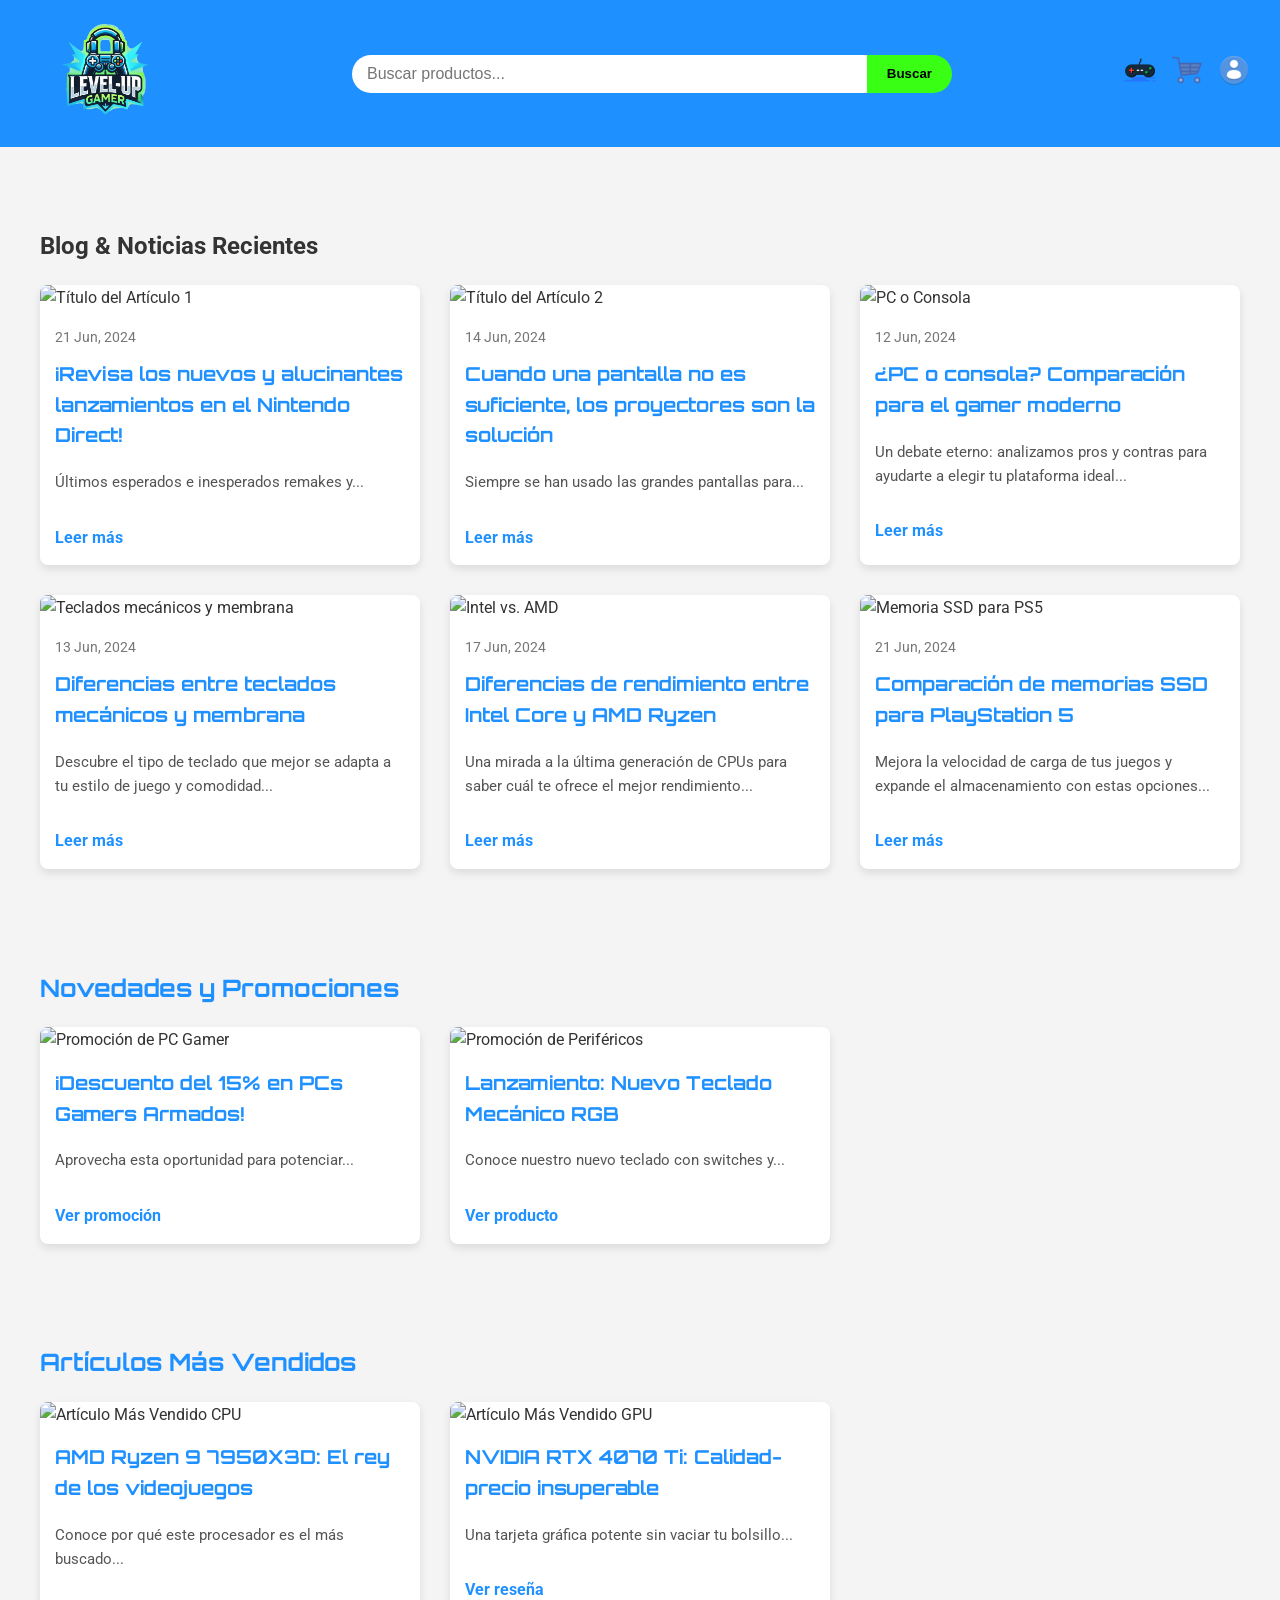
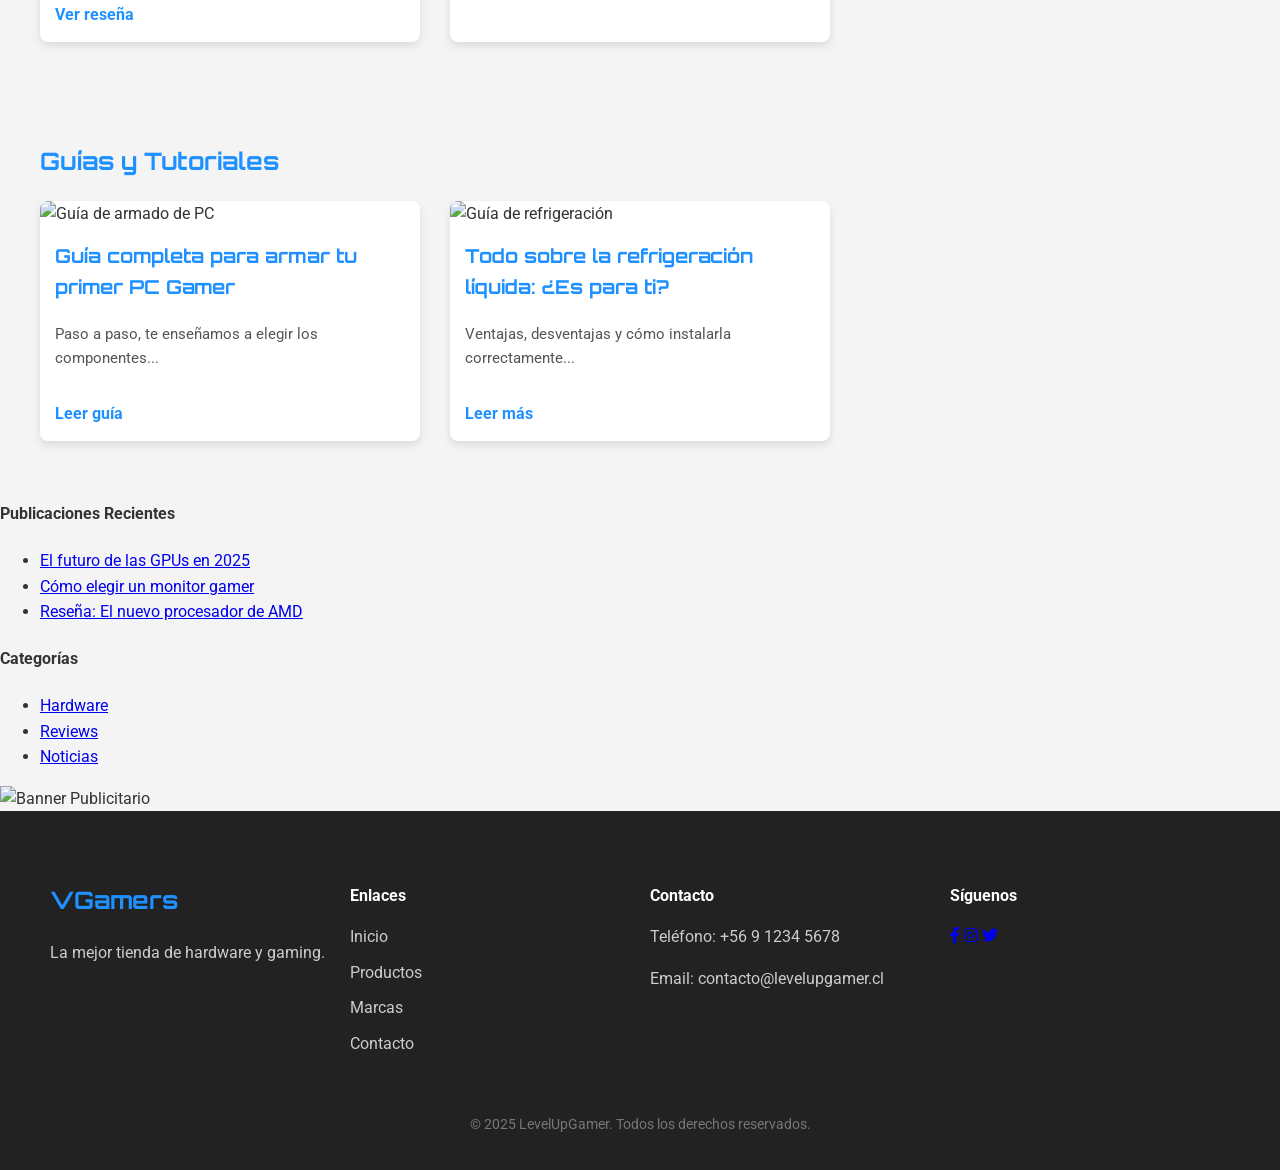
==== blogs.html @ e215952b "Otro articulo" ====
<!DOCTYPE html>
<html lang="es">
<head>
    <meta charset="UTF-8" />
    <title>Level-Up Gamer - Blog</title>
    <link href="https://fonts.googleapis.com/css2?family=Orbitron&family=Roboto&display=swap" rel="stylesheet" />
    <link rel="stylesheet" href="css/contacto.css" /> 
    <link rel="stylesheet" href="https://cdnjs.cloudflare.com/ajax/libs/font-awesome/6.0.0-beta3/css/all.min.css">
</head>
<body>
    <header>
        <div class="logo">
            <img src="images/logo.png" alt="Level-Up Gamer Logo" />
        </div>
        <div class="search-bar">
            <input type="text" id="search-input" placeholder="Buscar productos...">
            <button id="search-btn">Buscar</button>
        </div>
        <nav>
            <a href="productos.html" class="producto-icon icon-hover">
                <img src="images/producto.png" alt="Productos">
            </a>
            <a href="carrito.html" class="carrito-icon icon-hover">
                <img src="images/carrito.png" alt="Carrito">
            </a>
            <a href="login.html" class="login-icon icon-hover">
                <img src="images/login.png">
            </a>
        </nav>
    </header>

    <main class="blog-page">
        <div class="blog-main-content">
            <section class="blog-grid-container">
                <h1>Blog & Noticias Recientes</h1>
                <div class="blog-grid">
                    <article class="blog-card">
                        <img src="images/articulo1.jpg" alt="Título del Artículo 1">
                        <div class="card-content">
                            <span class="blog-date">21 Jun, 2024</span>
                            <h3>¡Revisa los nuevos y alucinantes lanzamientos en el Nintendo Direct!</h3>
                            <p>Últimos esperados e inesperados remakes y...</p>
                            <a href="#" class="read-more-btn">Leer más</a>
                        </div>
                    </article>

                    <article class="blog-card">
                        <img src="images/articulo2.jpg" alt="Título del Artículo 2">
                        <div class="card-content">
                            <span class="blog-date">14 Jun, 2024</span>
                            <h3>Cuando una pantalla no es suficiente, los proyectores son la solución</h3>
                            <p>Siempre se han usado las grandes pantallas para...</p>
                            <a href="#" class="read-more-btn">Leer más</a>
                        </div>
                    </article>
                    
                    <article class="blog-card">
                        <img src="images/consola-pc.jpg" alt="PC o Consola">
                        <div class="card-content">
                            <span class="blog-date">12 Jun, 2024</span>
                            <h3>¿PC o consola? Comparación para el gamer moderno</h3>
                            <p>Un debate eterno: analizamos pros y contras para ayudarte a elegir tu plataforma ideal...</p>
                            <a href="#" class="read-more-btn">Leer más</a>
                        </div>
                    </article>
                    
                    <article class="blog-card">
                        <img src="images/teclados.jpg" alt="Teclados mecánicos y membrana">
                        <div class="card-content">
                            <span class="blog-date">13 Jun, 2024</span>
                            <h3>Diferencias entre teclados mecánicos y membrana</h3>
                            <p>Descubre el tipo de teclado que mejor se adapta a tu estilo de juego y comodidad...</p>
                            <a href="#" class="read-more-btn">Leer más</a>
                        </div>
                    </article>
                    
                    <article class="blog-card">
                        <img src="images/intel-amd.jpg" alt="Intel vs. AMD">
                        <div class="card-content">
                            <span class="blog-date">17 Jun, 2024</span>
                            <h3>Diferencias de rendimiento entre Intel Core y AMD Ryzen</h3>
                            <p>Una mirada a la última generación de CPUs para saber cuál te ofrece el mejor rendimiento...</p>
                            <a href="#" class="read-more-btn">Leer más</a>
                        </div>
                    </article>
                    
                    <article class="blog-card">
                        <img src="images/ps5-ssd.jpg" alt="Memoria SSD para PS5">
                        <div class="card-content">
                            <span class="blog-date">21 Jun, 2024</span>
                            <h3>Comparación de memorias SSD para PlayStation 5</h3>
                            <p>Mejora la velocidad de carga de tus juegos y expande el almacenamiento con estas opciones...</p>
                            <a href="#" class="read-more-btn">Leer más</a>
                        </div>
                    </article>

                </div>
            </section>
            
            <section class="blog-grid-container">
                <h2 class="section-title">Novedades y Promociones</h2>
                <div class="blog-grid">
                    <article class="blog-card promo-card">
                        <img src="images/promo-pc.jpg" alt="Promoción de PC Gamer">
                        <div class="card-content">
                            <h3>¡Descuento del 15% en PCs Gamers Armados!</h3>
                            <p>Aprovecha esta oportunidad para potenciar...</p>
                            <a href="#" class="read-more-btn">Ver promoción</a>
                        </div>
                    </article>
                    <article class="blog-card promo-card">
                        <img src="images/promo-perifericos.jpg" alt="Promoción de Periféricos">
                        <div class="card-content">
                            <h3>Lanzamiento: Nuevo Teclado Mecánico RGB</h3>
                            <p>Conoce nuestro nuevo teclado con switches y...</p>
                            <a href="#" class="read-more-btn">Ver producto</a>
                        </div>
                    </article>
                </div>
            </section>

            <section class="blog-grid-container">
                <h2 class="section-title">Artículos Más Vendidos</h2>
                <div class="blog-grid">
                    <article class="blog-card bestseller-card">
                        <img src="images/bestseller-cpu.jpg" alt="Artículo Más Vendido CPU">
                        <div class="card-content">
                            <h3>AMD Ryzen 9 7950X3D: El rey de los videojuegos</h3>
                            <p>Conoce por qué este procesador es el más buscado...</p>
                            <a href="#" class="read-more-btn">Ver reseña</a>
                        </div>
                    </article>
                    <article class="blog-card bestseller-card">
                        <img src="images/bestseller-gpu.jpg" alt="Artículo Más Vendido GPU">
                        <div class="card-content">
                            <h3>NVIDIA RTX 4070 Ti: Calidad-precio insuperable</h3>
                            <p>Una tarjeta gráfica potente sin vaciar tu bolsillo...</p>
                            <a href="#" class="read-more-btn">Ver reseña</a>
                        </div>
                    </article>
                </div>
            </section>

            <section class="blog-grid-container">
                <h2 class="section-title">Guías y Tutoriales</h2>
                <div class="blog-grid">
                    <article class="blog-card guide-card">
                        <img src="images/guia-armado.jpg" alt="Guía de armado de PC">
                        <div class="card-content">
                            <h3>Guía completa para armar tu primer PC Gamer</h3>
                            <p>Paso a paso, te enseñamos a elegir los componentes...</p>
                            <a href="#" class="read-more-btn">Leer guía</a>
                        </div>
                    </article>
                    <article class="blog-card guide-card">
                        <img src="images/guia-cooling.jpg" alt="Guía de refrigeración">
                        <div class="card-content">
                            <h3>Todo sobre la refrigeración líquida: ¿Es para ti?</h3>
                            <p>Ventajas, desventajas y cómo instalarla correctamente...</p>
                            <a href="#" class="read-more-btn">Leer más</a>
                        </div>
                    </article>
                </div>
            </section>

            <aside class="sidebar">
                <div class="sidebar-block">
                    <h4>Publicaciones Recientes</h4>
                    <ul>
                        <li><a href="#">El futuro de las GPUs en 2025</a></li>
                        <li><a href="#">Cómo elegir un monitor gamer</a></li>
                        <li><a href="#">Reseña: El nuevo procesador de AMD</a></li>
                    </ul>
                </div>
                <div class="sidebar-block">
                    <h4>Categorías</h4>
                    <ul>
                        <li><a href="#">Hardware</a></li>
                        <li><a href="#">Reviews</a></li>
                        <li><a href="#">Noticias</a></li>
                    </ul>
                </div>
                <div class="sidebar-block">
                    <img src="images/banner_publicitario.jpg" alt="Banner Publicitario" class="ad-banner">
                </div>
            </aside>
        </div>
    </main>

    <footer class="footer">
        <div class="footer-container">
            <div class="footer-section logo-seccion">
                <h2>VGamers</h2>
                <p>La mejor tienda de hardware y gaming.</p>
            </div>
            <div class="footer-section enlaces">
                <h4>Enlaces</h4>
                <ul>
                    <li><a href="#">Inicio</a></li>
                    <li><a href="#">Productos</a></li>
                    <li><a href="#">Marcas</a></li>
                    <li><a href="#">Contacto</a></li>
                </ul>
            </div>
            <div class="footer-section contacto">
                <h4>Contacto</h4>
                <p>Teléfono: +56 9 1234 5678</p>
                <p>Email: contacto@levelupgamer.cl</p>
            </div>
            <div class="footer-section redes-sociales">
                <h4>Síguenos</h4>
                <a href="#" aria-label="Facebook" class="icon-facebook"><i class="fab fa-facebook-f"></i></a>
                <a href="#" aria-label="Instagram" class="icon-instagram"><i class="fab fa-instagram"></i></a>
                <a href="#" aria-label="Twitter" class="icon-twitter"><i class="fab fa-twitter"></i></a>
            </div>
        </div>
        <div class="footer-bottom">
            <p>&copy; 2025 LevelUpGamer. Todos los derechos reservados.</p>
        </div>
    </footer>
    
    <script src="https://cdn.jsdelivr.net/npm/bootstrap@5.3.8/dist/js/bootstrap.bundle.min.js" integrity="sha384-FKyoEForCGlyvwx9Hj09JcYn3nv7wiPVlz7YYwJrWVcXK/BmnVDxM+D2scQbITxI" crossorigin="anonymous"></script>
    <script src="https://cdn.jsdelivr.net/npm/@popperjs/core@2.11.8/dist/umd/popper.min.js" integrity="sha384-I7E8VVD/ismYTF4hNIPjVp/Zjvgyol6VFvRkX/vR+Vc4jQkC+hVqc2pM8ODewa9r" crossorigin="anonymous"></script>
    <script src="https://cdn.jsdelivr.net/npm/bootstrap@5.3.8/dist/js/bootstrap.min.js" integrity="sha384-G/EV+4j2dNv+tEPo3++6LCgdCROaejBqfUeNjuKAiuXbjrxilcCdDz6ZAVfHWe1Y" crossorigin="anonymous"></script>
    <script src="js/contacto.js"></script>
</body>
</html>
---- css/contacto.css ----
/* --- General Styles (Estilos generales) --- */
body {
    font-family: 'Roboto', Arial, sans-serif;
    background-color: #f4f4f4;
    color: #333;
    line-height: 1.6;
    margin: 0;
    padding: 0;
}

h2, h3 {
    font-family: 'Orbitron', sans-serif;
    color: #1E90FF;
}

/* --- Header Section (Sección del encabezado) --- */
header {
    background-color: #1E90FF;
    color: #000000;
    display: flex;
    align-items: center;
    justify-content: space-between;
    padding: 15px 30px;
}

.logo img {
    width: 150px;
    height: auto;
}

.search-bar {
    flex-grow: 1;
    margin: 0 20px;
    max-width: 600px;
    display: flex;
    border-radius: 25px;
    overflow: hidden;
}

.search-bar input {
    flex: 1;
    padding: 10px 15px;
    font-size: 16px;
    border: none;
    outline: none;
}

.search-bar button {
    padding: 10px 20px;
    background: #39FF14;
    color: #000;
    border: none;
    cursor: pointer;
    font-weight: bold;
    transition: background-color 0.3s;
}

.search-bar button:hover {
    background-color: #2ECC71;
}

nav {
    display: flex;
    gap: 15px;
}

.icon-hover img {
    width: 32px;
    height: 32px;
    transition: transform 0.3s;
}

.icon-hover:hover img {
    transform: scale(1.2);
}

/* --- Estilos específicos para la página de contacto --- */
.contact-page {
    max-width: 1200px;
    margin: 40px auto;
    padding: 20px;
}

.contact-layout {
    display: flex;
    flex-wrap: wrap;
    gap: 30px;
    background-color: #fff;
    padding: 30px;
    border-radius: 8px;
    box-shadow: 0 4px 8px rgba(0,0,0,0.1);
}

.contact-form-container {
    flex: 2;
}

.contact-form .form-group {
    margin-bottom: 20px;
}

.contact-form input,
.contact-form textarea {
    width: 100%;
    padding: 12px;
    border: 1px solid #ccc;
    border-radius: 6px;
    box-sizing: border-box;
    font-size: 16px;
}

.contact-form .submit-btn {
    padding: 15px 30px;
    background-color: #39FF14;
    color: #000;
    border: none;
    border-radius: 6px;
    font-size: 18px;
    font-weight: bold;
    cursor: pointer;
    transition: background-color 0.3s ease;
}

.contact-form .submit-btn:hover {
    background-color: #2ECC71;
}

.contact-info-container {
    flex: 1;
    background-color: #1E90FF;
    color: #fff;
    padding: 20px;
    border-radius: 8px;
}

.contact-info-container h2 {
    color: #fff;
    margin-bottom: 20px;
}

.contact-info-container p {
    margin: 10px 0;
    display: flex;
    align-items: center;
}

.contact-info-container .fa-solid,
.contact-info-container .fa-brands {
    margin-right: 10px;
}

.social-links {
    margin-top: 20px;
}

.social-links a {
    color: #fff;
    font-size: 24px;
    margin-right: 15px;
    transition: transform 0.3s ease;
}

.social-links a:hover {
    transform: scale(1.1);
}

/* --- FAQ Section (Sección de Preguntas Frecuentes) --- */
.faq-container {
    margin-top: 40px;
}

.faq-item {
    background-color: #fff;
    padding: 20px;
    margin-bottom: 15px;
    border-radius: 8px;
    box-shadow: 0 2px 4px rgba(0,0,0,0.05);
}

.faq-item h3 {
    margin-top: 0;
    margin-bottom: 10px;
}

/* --- Estilos específicos para la página de blog (Encapsulados) --- */
.blog-page .blog-grid-container {
    max-width: 1200px;
    margin: 40px auto;
    padding: 20px;
}

.blog-page .blog-grid {
    display: grid;
    grid-template-columns: repeat(auto-fill, minmax(300px, 1fr));
    gap: 30px;
}

.blog-page .blog-card {
    background-color: #fff;
    border-radius: 8px;
    box-shadow: 0 4px 8px rgba(0,0,0,0.1);
    overflow: hidden;
    transition: transform 0.3s ease;
}

.blog-page .blog-card:hover {
    transform: translateY(-5px);
    box-shadow: 0 8px 16px rgba(0,0,0,0.2);
}

.blog-page .blog-card img {
    width: 100%;
    height: 200px;
    object-fit: cover;
}

.blog-page .card-content {
    padding: 15px;
}

.blog-page .blog-date {
    display: block;
    font-size: 0.9em;
    color: #777;
    margin-bottom: 10px;
}

.blog-page .blog-card h3 {
    margin-top: 0;
    font-size: 1.2em;
}

.blog-page .blog-card p {
    font-size: 0.95em;
    color: #555;
}

.blog-page .read-more-btn {
    display: inline-block;
    margin-top: 15px;
    color: #1E90FF;
    text-decoration: none;
    font-weight: bold;
}

.blog-page .read-more-btn:hover {
    text-decoration: underline;
}

/* --- Footer Section (Sección del pie de página) --- */
.footer {
    background-color: #222;
    color: #ccc;
    padding: 40px 20px 20px;
}
.footer-container {
    display: flex;
    justify-content: space-between;
    flex-wrap: wrap;
    max-width: 1200px;
    margin: auto;
}
.footer-section {
    flex: 1 1 200px;
    margin: 10px;
}
.footer-section h4 {
    color: #fff;
    margin-bottom: 15px;
}
.footer-section ul {
    list-style: none;
    padding: 0;
}
.footer-section ul li {
    margin-bottom: 10px;
}
.footer-section ul li a {
    color: #ccc;
    text-decoration: none;
}
.footer-section ul li a:hover {
    text-decoration: underline;
}
.footer-bottom {
    text-align: center;
    margin-top: 30px;
    font-size: 0.9rem;
    color: #777;
}
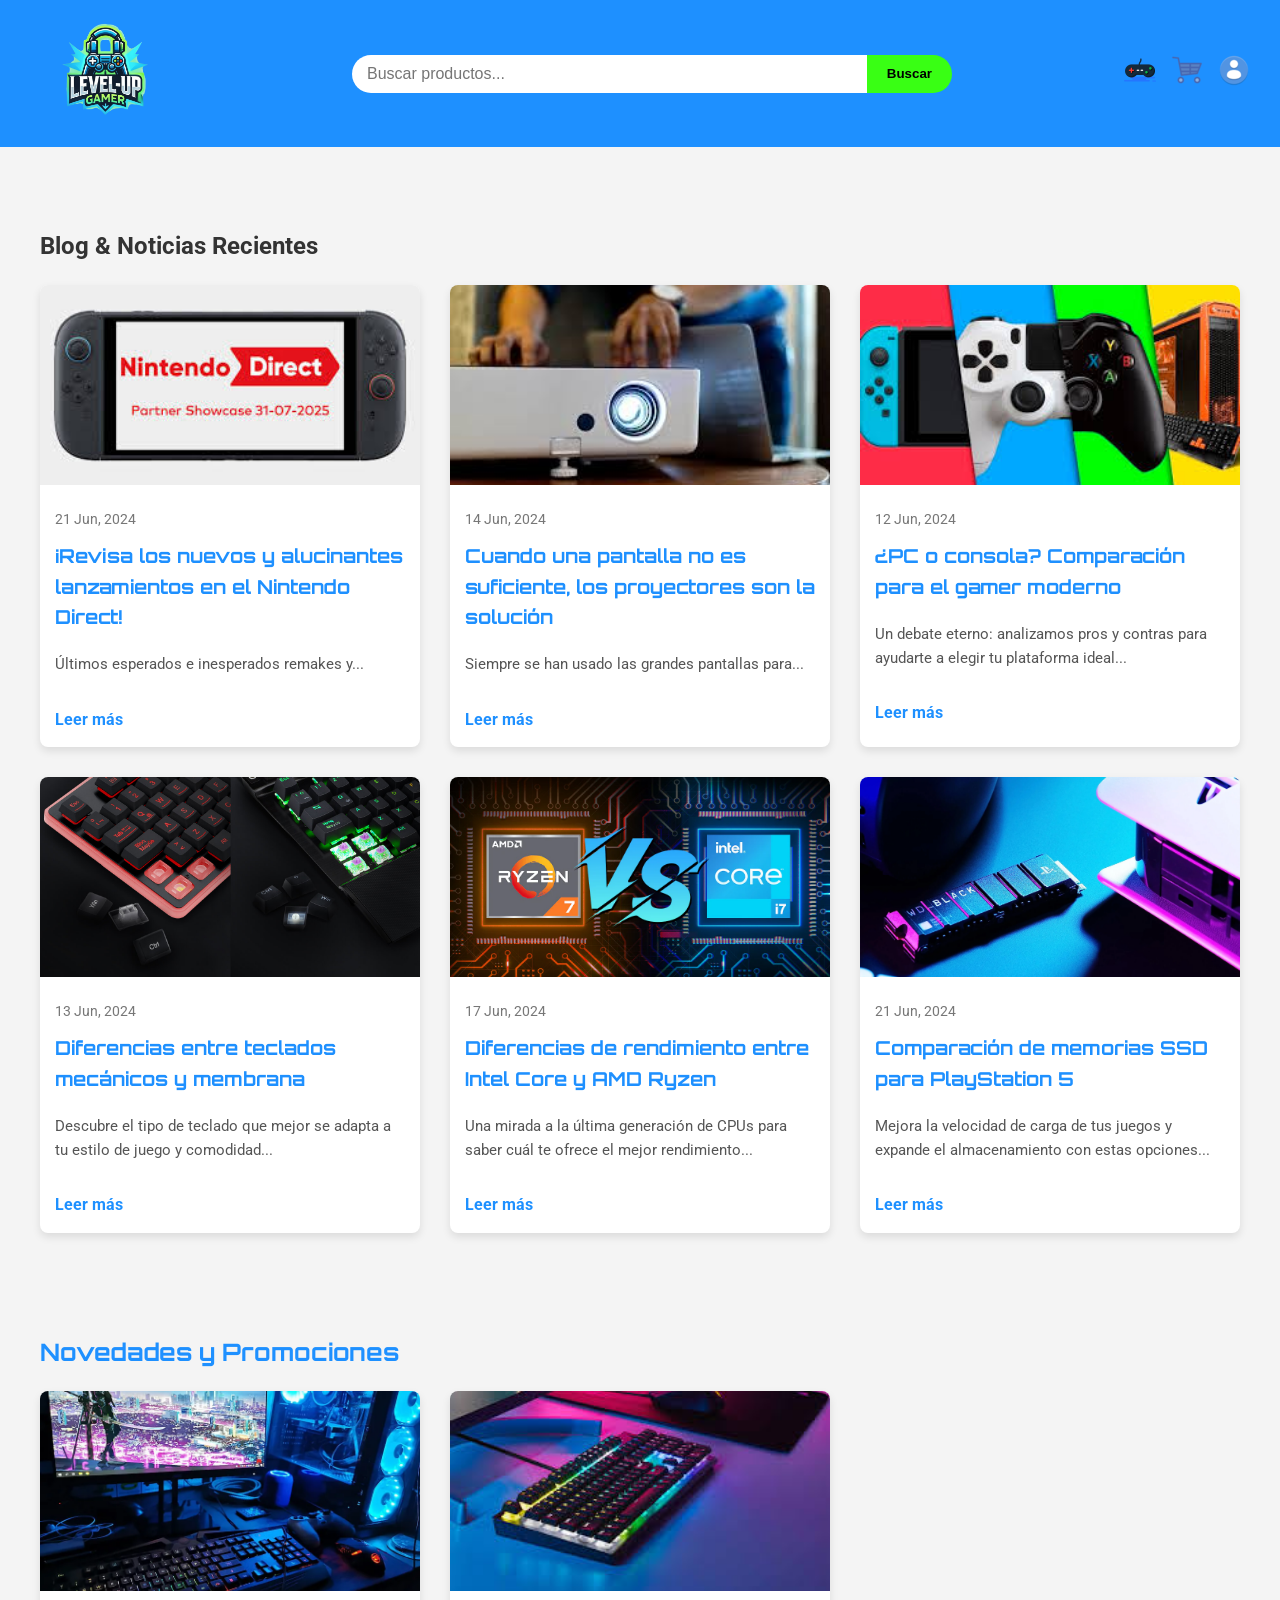
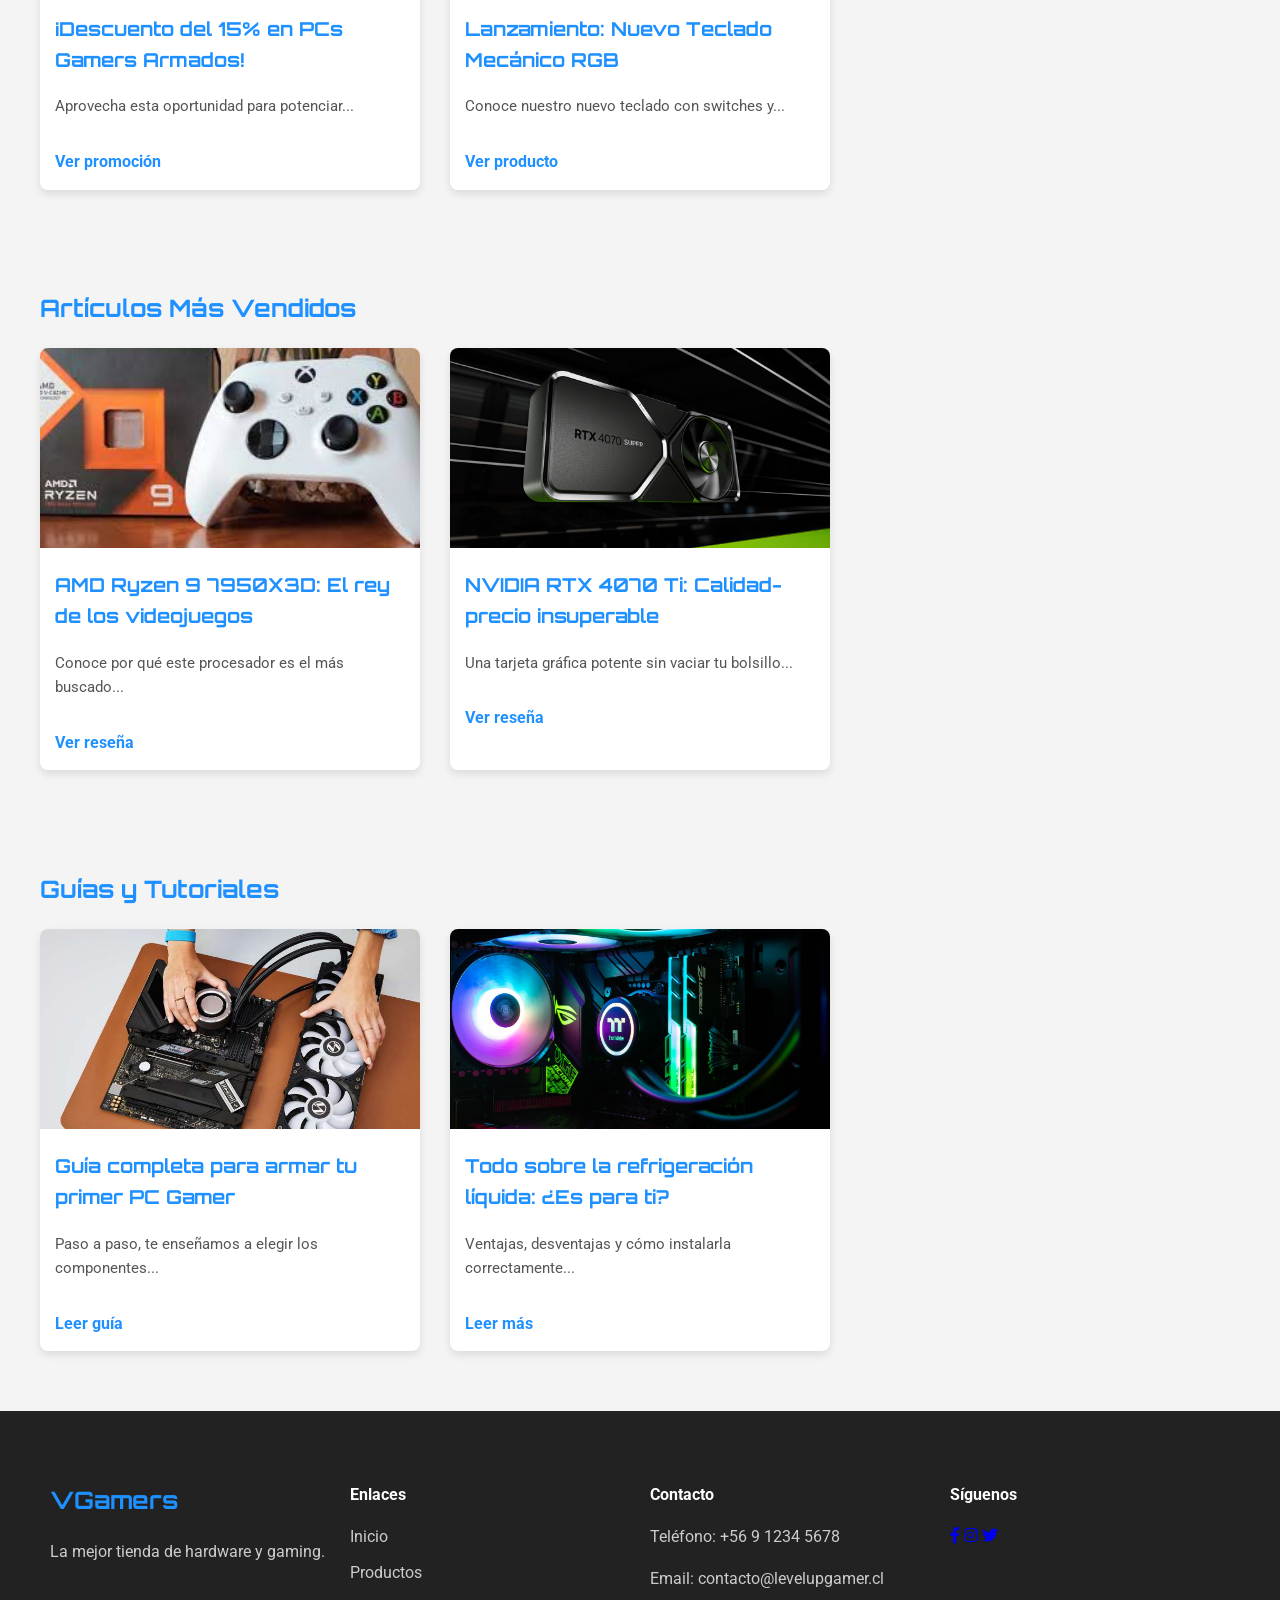
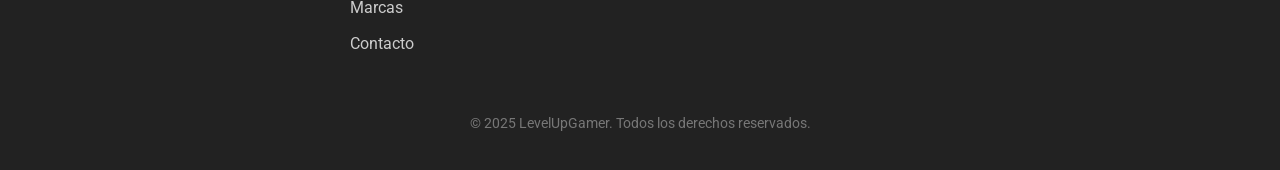
==== commit c29cedec: "Actualización de blog" ====
--- a/blogs.html
+++ b/blogs.html
@@ -163,30 +163,6 @@
                 </div>
             </section>
 
-            <aside class="sidebar">
-                <div class="sidebar-block">
-                    <h4>Publicaciones Recientes</h4>
-                    <ul>
-                        <li><a href="#">El futuro de las GPUs en 2025</a></li>
-                        <li><a href="#">Cómo elegir un monitor gamer</a></li>
-                        <li><a href="#">Reseña: El nuevo procesador de AMD</a></li>
-                    </ul>
-                </div>
-                <div class="sidebar-block">
-                    <h4>Categorías</h4>
-                    <ul>
-                        <li><a href="#">Hardware</a></li>
-                        <li><a href="#">Reviews</a></li>
-                        <li><a href="#">Noticias</a></li>
-                    </ul>
-                </div>
-                <div class="sidebar-block">
-                    <img src="images/banner_publicitario.jpg" alt="Banner Publicitario" class="ad-banner">
-                </div>
-            </aside>
-        </div>
-    </main>
-
     <footer class="footer">
         <div class="footer-container">
             <div class="footer-section logo-seccion">
--- a/css/contacto.css
+++ b/css/contacto.css
@@ -1,4 +1,3 @@
-/* --- General Styles (Estilos generales) --- */
 body {
     font-family: 'Roboto', Arial, sans-serif;
     background-color: #f4f4f4;
@@ -13,7 +12,6 @@
     color: #1E90FF;
 }
 
-/* --- Header Section (Sección del encabezado) --- */
 header {
     background-color: #1E90FF;
     color: #000000;
@@ -74,7 +72,6 @@
     transform: scale(1.2);
 }
 
-/* --- Estilos específicos para la página de contacto --- */
 .contact-page {
     max-width: 1200px;
     margin: 40px auto;
@@ -164,7 +161,6 @@
     transform: scale(1.1);
 }
 
-/* --- FAQ Section (Sección de Preguntas Frecuentes) --- */
 .faq-container {
     margin-top: 40px;
 }
@@ -182,7 +178,6 @@
     margin-bottom: 10px;
 }
 
-/* --- Estilos específicos para la página de blog (Encapsulados) --- */
 .blog-page .blog-grid-container {
     max-width: 1200px;
     margin: 40px auto;
@@ -247,7 +242,6 @@
     text-decoration: underline;
 }
 
-/* --- Footer Section (Sección del pie de página) --- */
 .footer {
     background-color: #222;
     color: #ccc;
@@ -287,4 +281,80 @@
     margin-top: 30px;
     font-size: 0.9rem;
     color: #777;
+}
+
+.map-container {
+    max-width: 1200px;
+    margin: 40px auto;
+    padding: 20px;
+}
+
+.map-container h2 {
+    font-size: 2em;
+    text-align: center;
+    margin-bottom: 20px;
+}
+
+.testimonials-container {
+    max-width: 1200px;
+    margin: 40px auto;
+    padding: 20px;
+}
+
+.testimonials-container h2 {
+    font-size: 2em;
+    text-align: center;
+    margin-bottom: 30px;
+}
+
+.testimonial-grid {
+    display: flex;
+    justify-content: center;
+    flex-wrap: wrap;
+    gap: 20px;
+}
+
+.testimonial-card {
+    background-color: #fff;
+    border: 1px solid #ddd;
+    border-radius: 8px;
+    padding: 25px;
+    flex: 1 1 45%;
+    box-shadow: 0 4px 8px rgba(0,0,0,0.1);
+    transition: transform 0.3s ease;
+}
+
+.testimonial-card:hover {
+    transform: translateY(-5px);
+}
+
+.testimonial-card p {
+    font-style: italic;
+    color: #555;
+    margin-bottom: 15px;
+}
+
+.testimonial-card .client-name {
+    display: block;
+    text-align: right;
+    font-weight: bold;
+    color: #1E90FF;
+}
+
+@media (max-width: 768px) {
+    .testimonial-card {
+        flex: 1 1 100%;
+    }
+}
+
+.error-message {
+    color: #ff4d4f;
+    font-size: 0.9em;
+    margin-top: 5px;
+    margin-bottom: 10px;
+}
+
+.form-group input.input-error,
+.form-group textarea.input-error {
+    border: 1px solid #ff4d4f;
 }
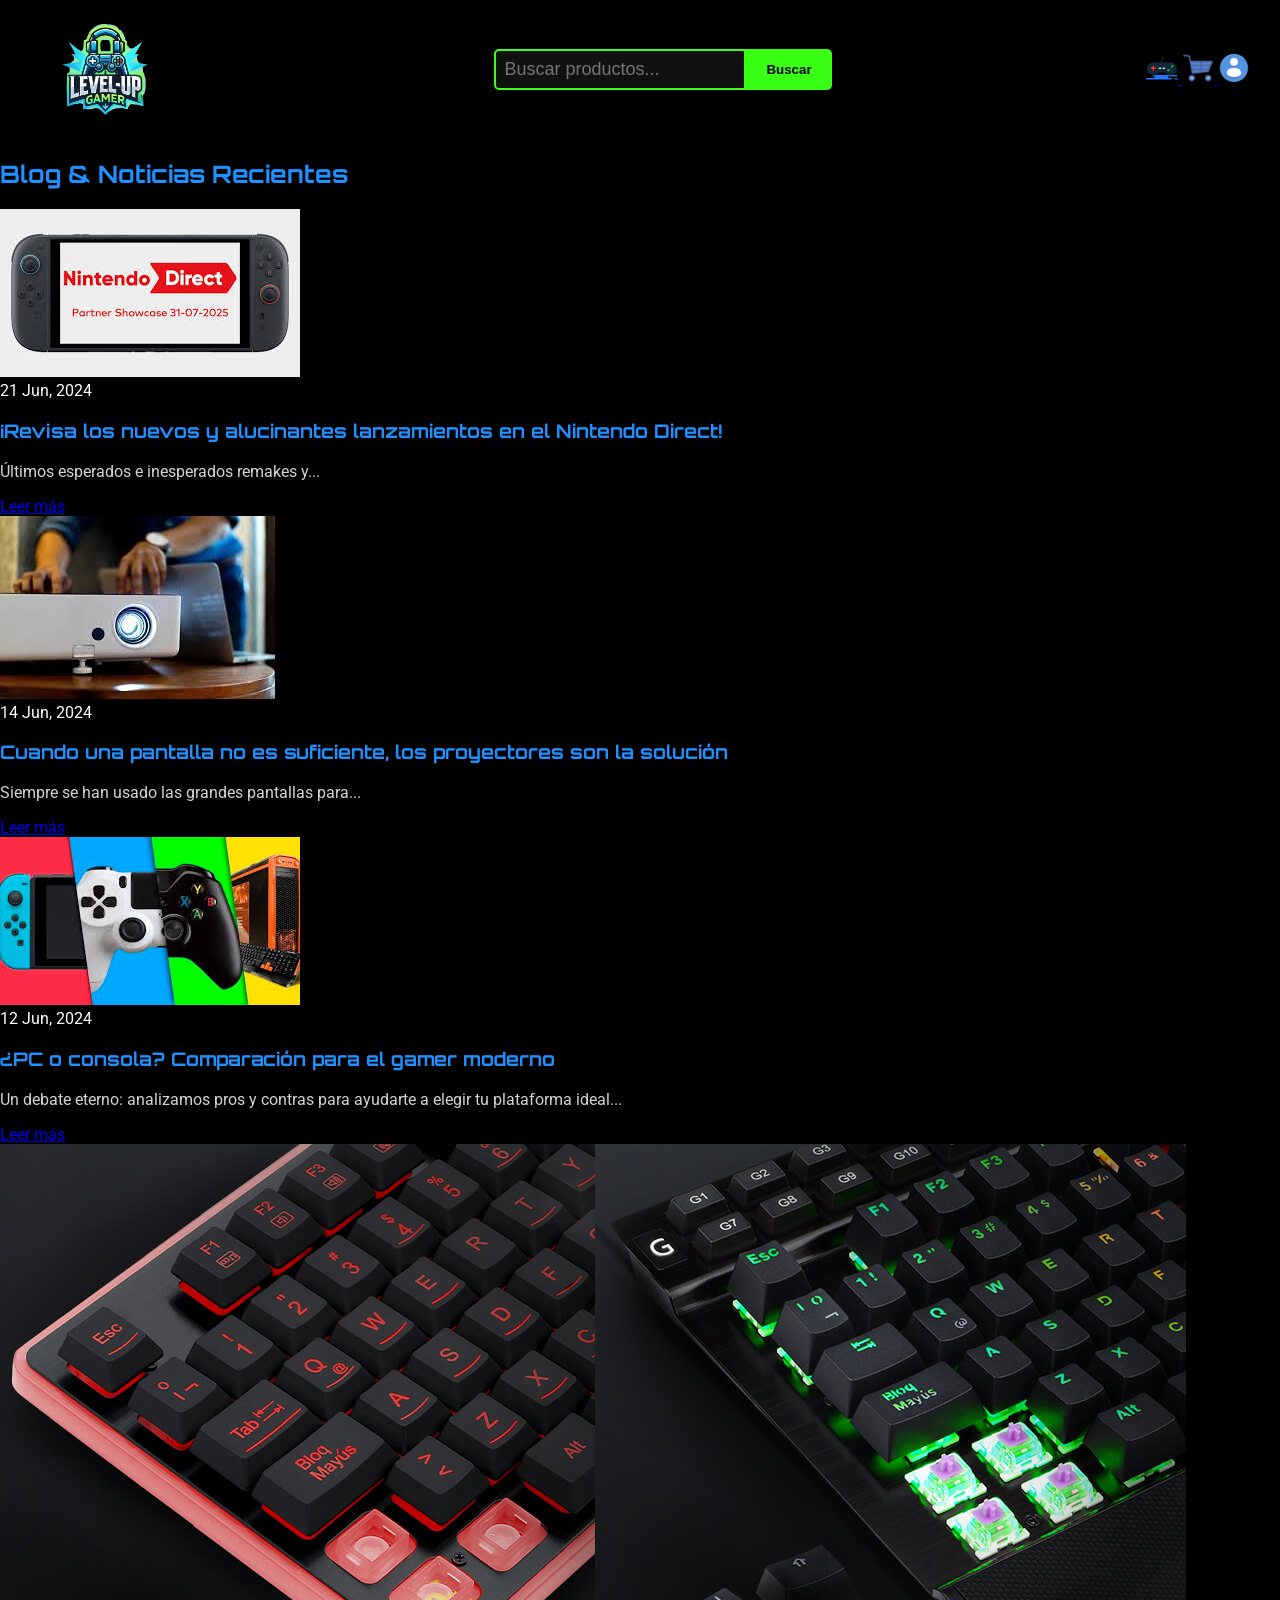
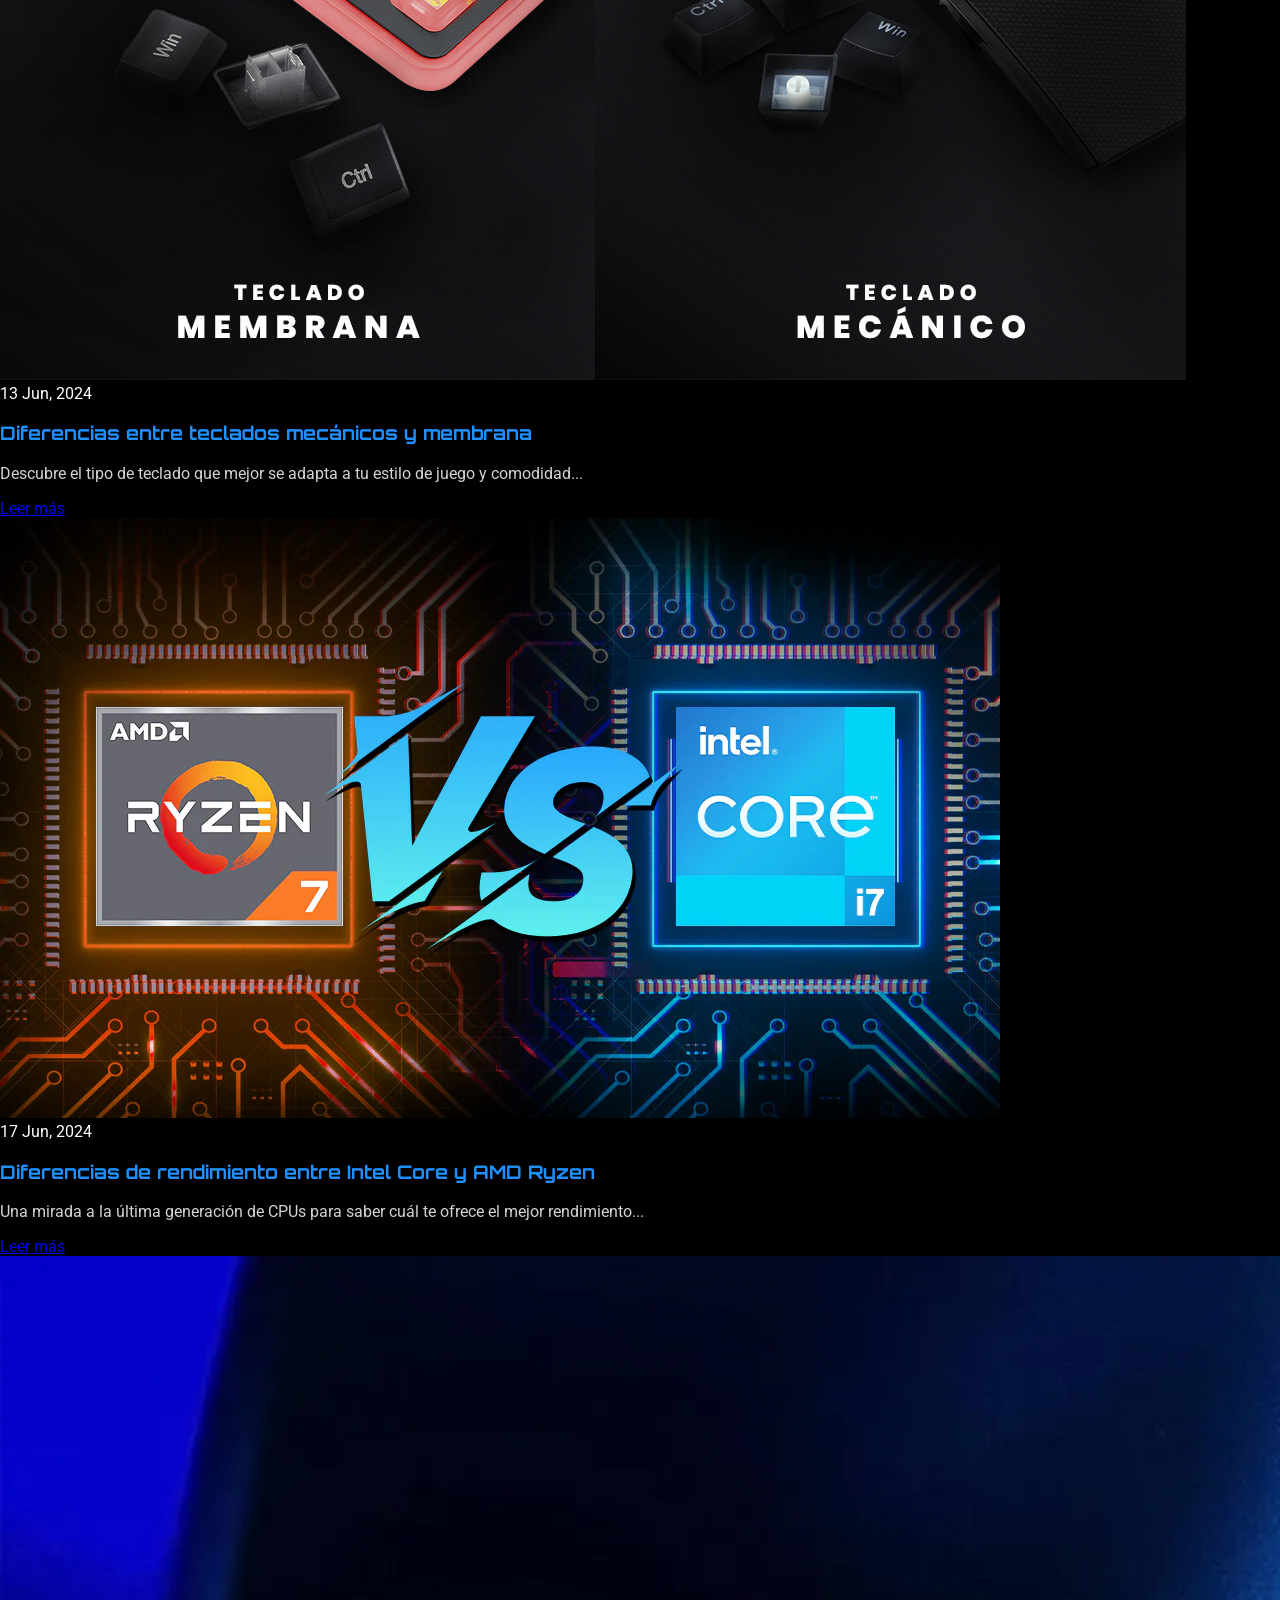
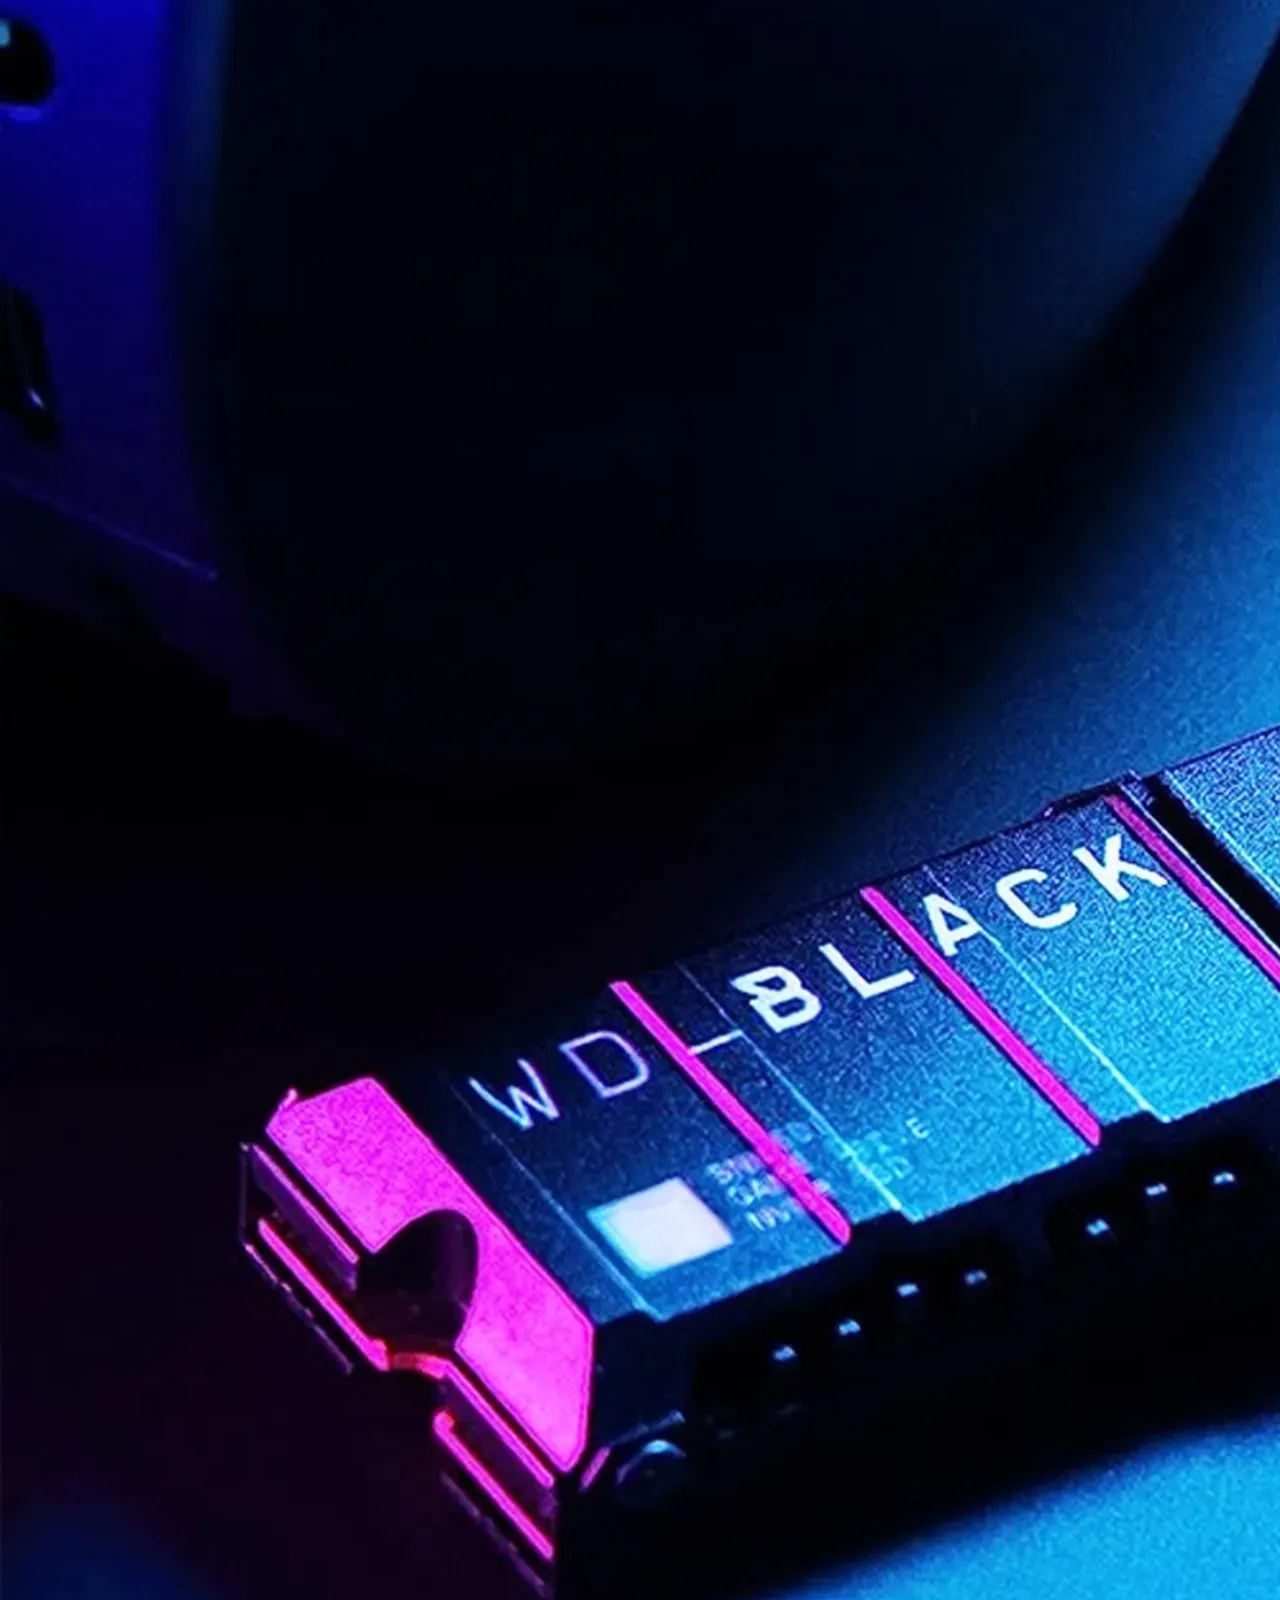
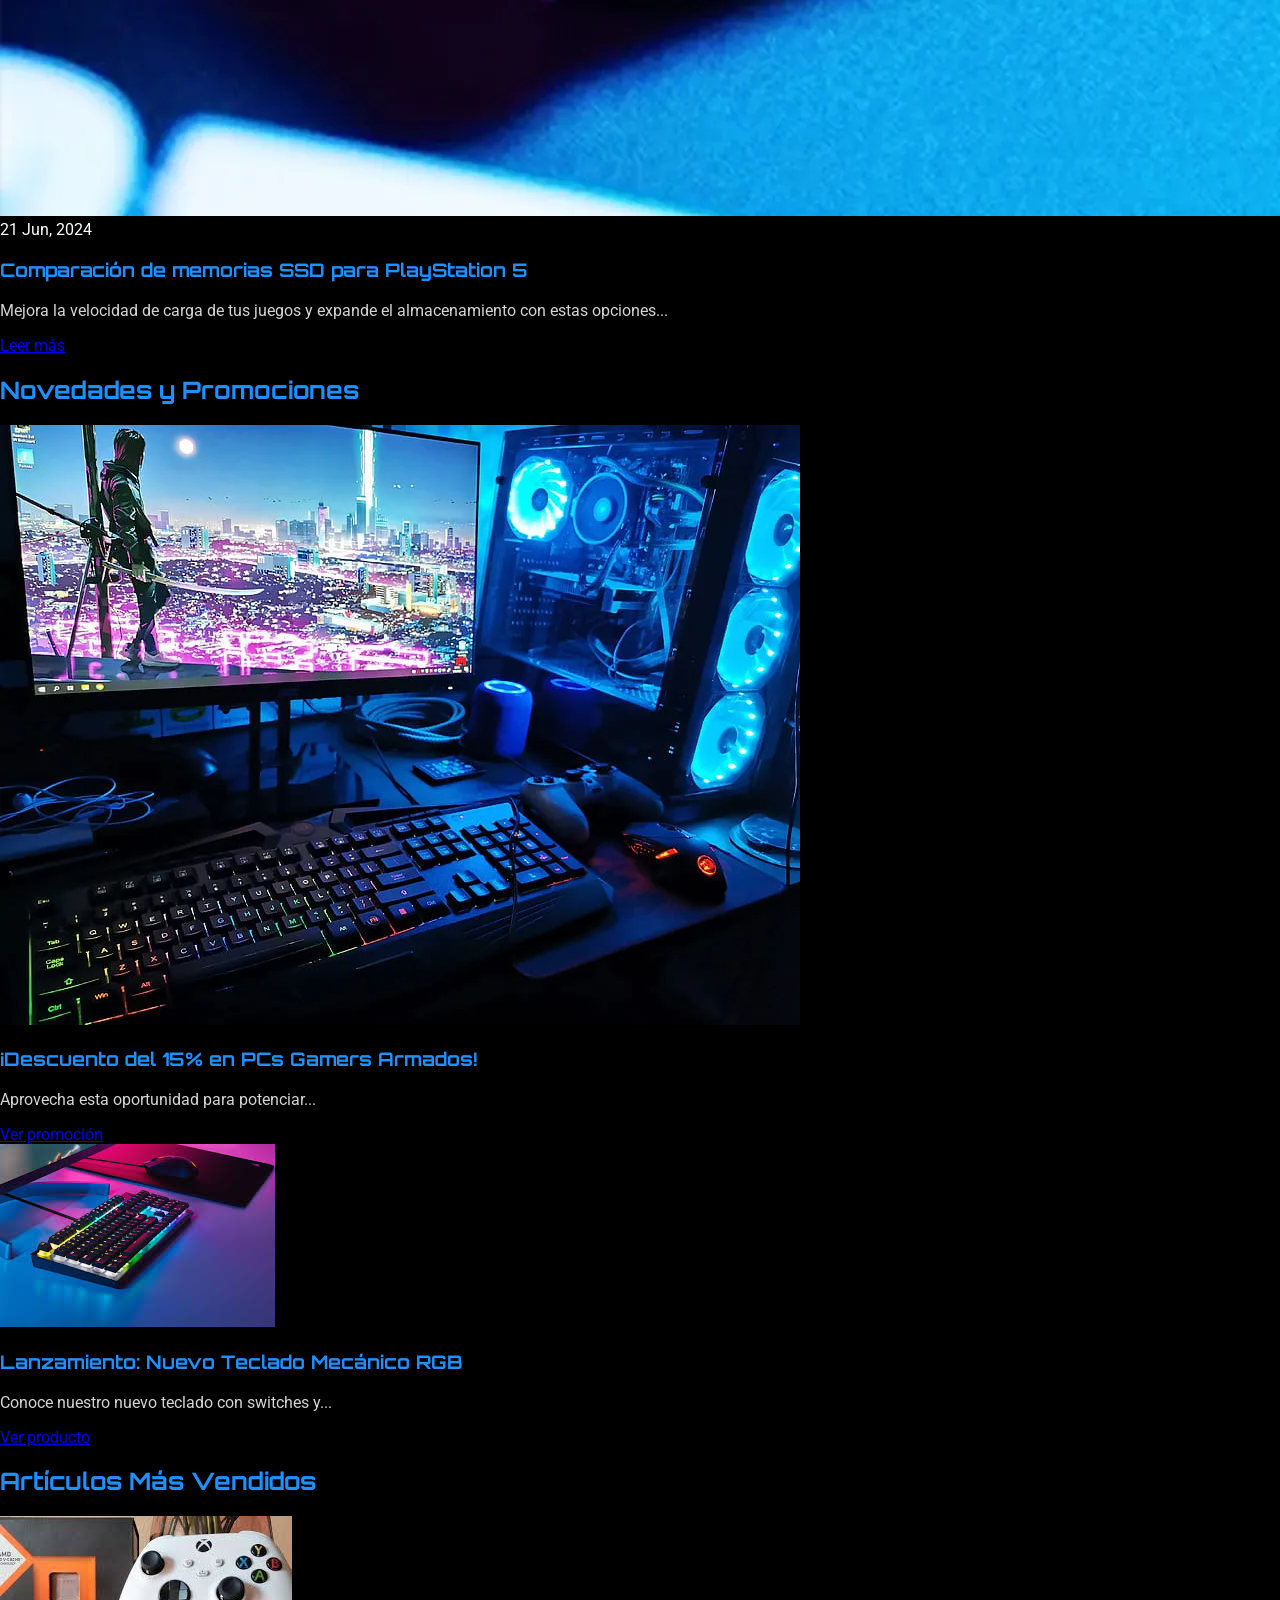
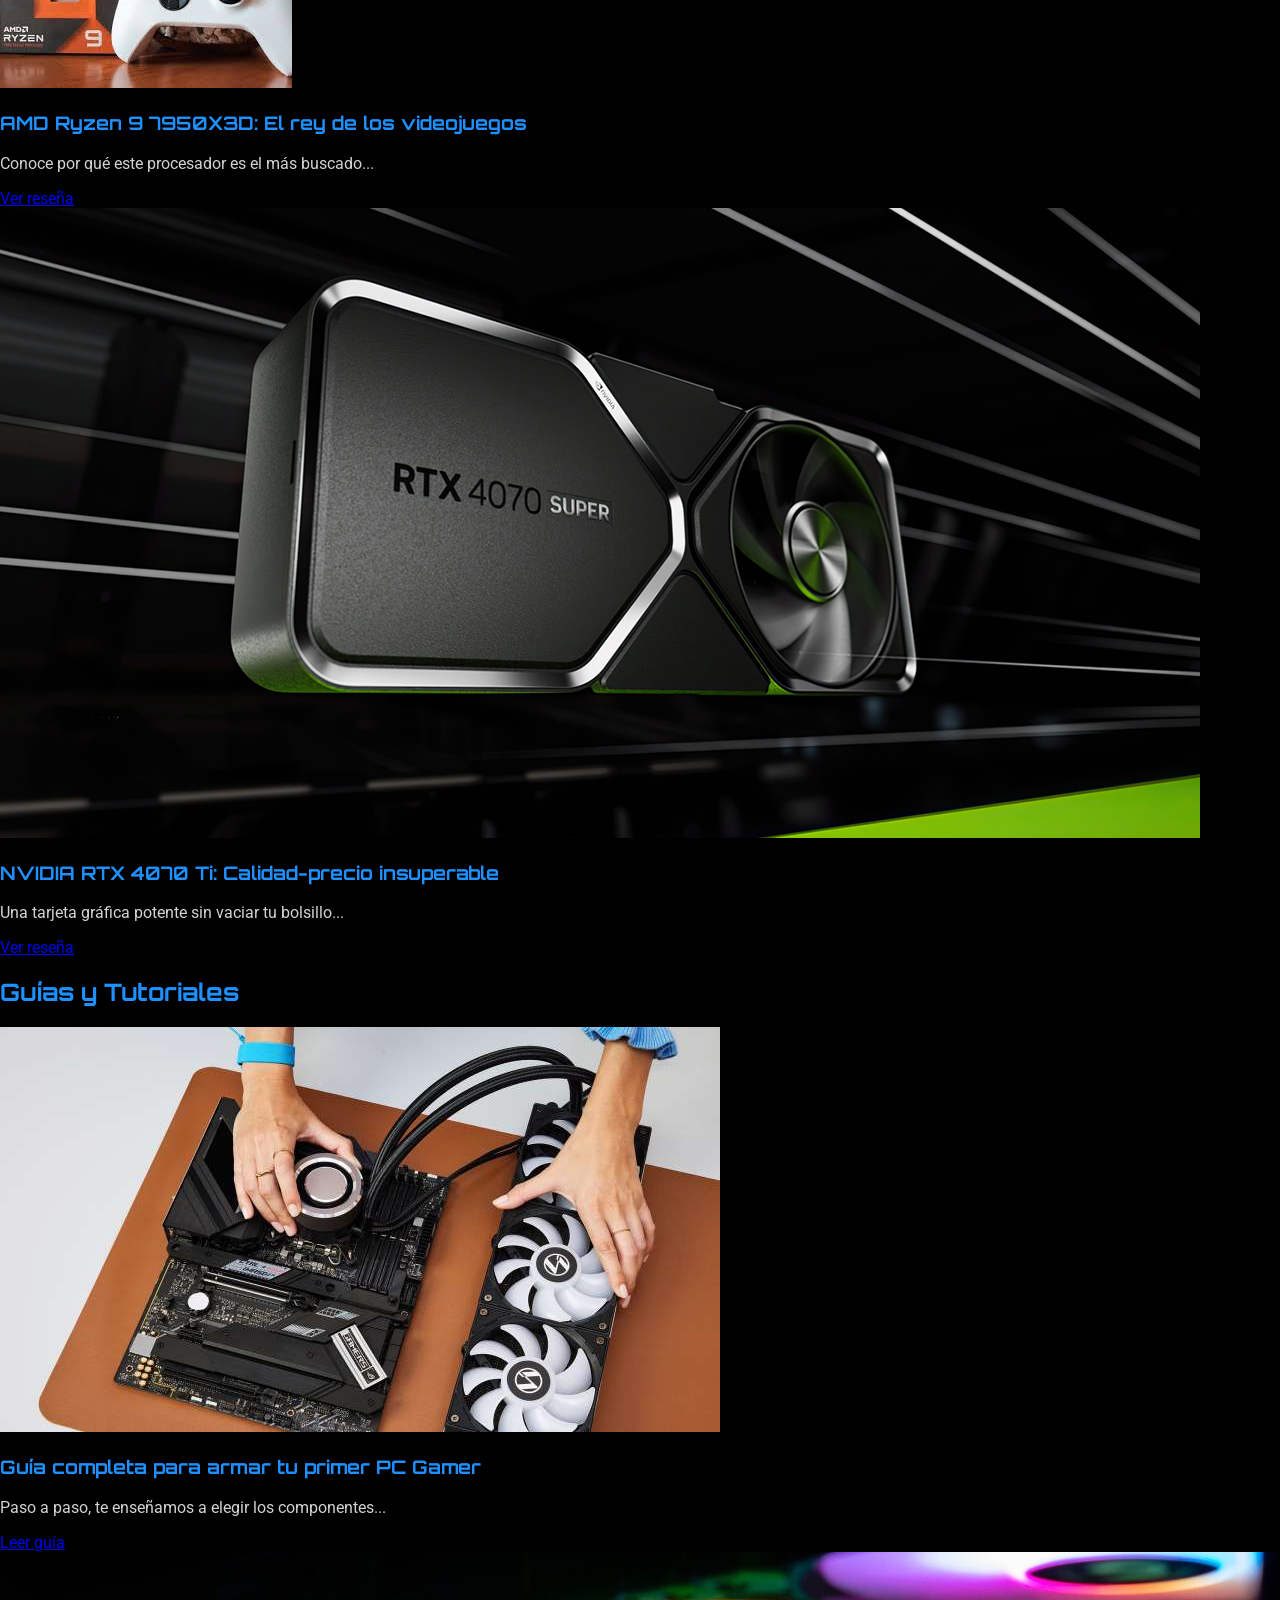
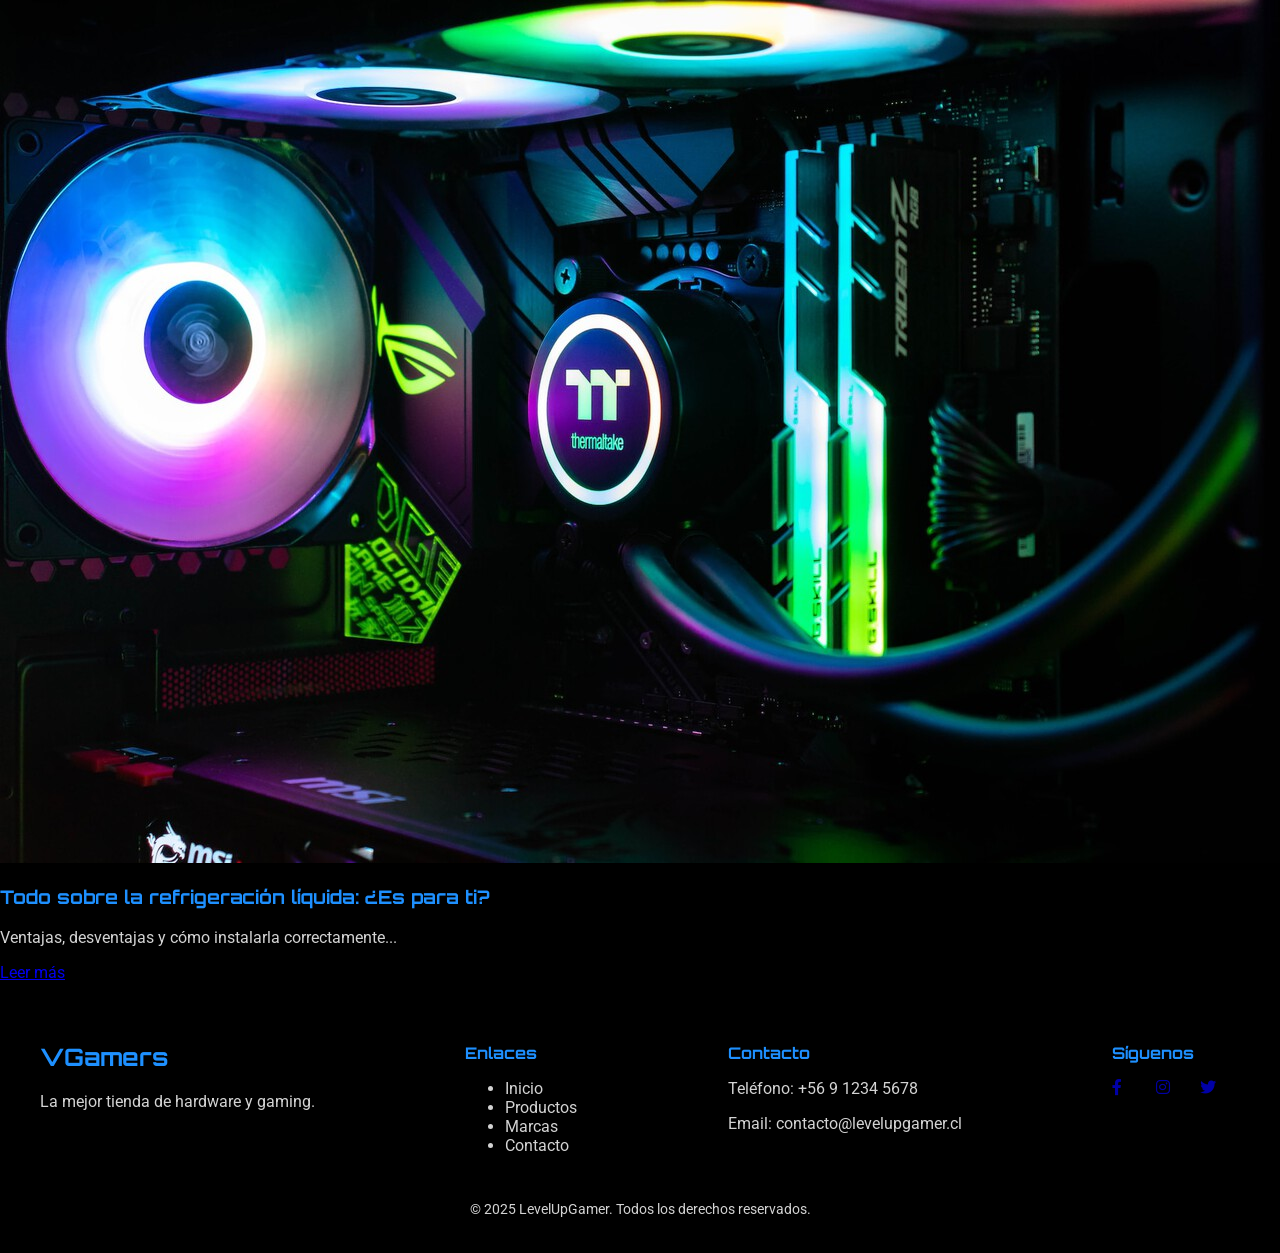
==== commit 511f3152: "Páginas y formato unificados para arreglar algunas inconsistencias, principalmente con los header" ====
--- a/blogs.html
+++ b/blogs.html
@@ -4,7 +4,7 @@
     <meta charset="UTF-8" />
     <title>Level-Up Gamer - Blog</title>
     <link href="https://fonts.googleapis.com/css2?family=Orbitron&family=Roboto&display=swap" rel="stylesheet" />
-    <link rel="stylesheet" href="css/contacto.css" /> 
+    <link rel="stylesheet" href="css/style.css" /> 
     <link rel="stylesheet" href="https://cdnjs.cloudflare.com/ajax/libs/font-awesome/6.0.0-beta3/css/all.min.css">
 </head>
 <body>
@@ -198,6 +198,5 @@
     <script src="https://cdn.jsdelivr.net/npm/bootstrap@5.3.8/dist/js/bootstrap.bundle.min.js" integrity="sha384-FKyoEForCGlyvwx9Hj09JcYn3nv7wiPVlz7YYwJrWVcXK/BmnVDxM+D2scQbITxI" crossorigin="anonymous"></script>
     <script src="https://cdn.jsdelivr.net/npm/@popperjs/core@2.11.8/dist/umd/popper.min.js" integrity="sha384-I7E8VVD/ismYTF4hNIPjVp/Zjvgyol6VFvRkX/vR+Vc4jQkC+hVqc2pM8ODewa9r" crossorigin="anonymous"></script>
     <script src="https://cdn.jsdelivr.net/npm/bootstrap@5.3.8/dist/js/bootstrap.min.js" integrity="sha384-G/EV+4j2dNv+tEPo3++6LCgdCROaejBqfUeNjuKAiuXbjrxilcCdDz6ZAVfHWe1Y" crossorigin="anonymous"></script>
-    <script src="js/contacto.js"></script>
 </body>
 </html>
--- a/css/style.css
+++ b/css/style.css
@@ -0,0 +1,340 @@
+.logo img {
+    width: 150px;          
+    height: auto;          
+    display: block;        
+    margin: 0 auto;        
+    max-width: 100%;       
+}
+
+
+
+body {
+    font-family: 'Roboto', Arial, sans-serif;
+    margin: 0;
+    padding: 0;
+    background-color: #000000; 
+    color: #FFFFFF; 
+}
+h1, h2, h3, h4 {
+    font-family: 'Orbitron', sans-serif;
+    color: #1E90FF; 
+}
+p {
+    color: #D3D3D3; 
+}
+header {
+    background-color: #000000;
+    color: #FFFFFF;
+    display: flex;
+    align-items: center;
+    justify-content: space-between;
+    padding: 15px 30px;
+    flex-wrap: wrap;  /* Para móviles */
+}
+
+.search-bar {
+    margin: 20px auto;
+    max-width: 500px;
+    display: flex;
+}
+.search-bar input {
+    flex: 1;
+    padding: 8px;
+    font-size: 18px;
+    border: 2px solid #39FF14;
+    background-color: #111;
+    color: #fff;
+    border-radius: 5px 0 0 5px;
+}
+.search-bar button {
+    background-color: #39FF14; 
+    padding: 8px 20px;
+    cursor: pointer;
+    border-radius: 0 5px 5px 0;
+    font-weight: bold;
+    border: none;
+    color: #000;
+    transition: background-color 0.3s ease;
+}
+.search-bar button:hover {
+    background-color: #1E90FF; 
+    color: #fff;
+}
+
+.nav-buttons {
+    display: flex;
+    gap: 15px;
+    justify-content:center; 
+    align-items: center;
+    padding: 10px 30px;
+    background-color: #000000; 
+}
+
+.btn-nav {
+    display: flex;
+    align-items: center;
+    background-color: #39FF14; 
+    color: #000;
+    padding: 8px 18px;
+    text-decoration: none;
+    font-weight: bold;
+    border-radius: 6px;
+    font-family: 'Roboto', sans-serif;
+    transition: background-color 0.3s ease;
+    cursor: pointer;
+}
+
+.btn-nav:hover {
+    background-color: #1E90FF; 
+    color: #fff;
+}
+
+.btn-icon {
+    width: 20px;
+    height: 20px;
+    margin-right: 10px;
+    display: inline-block;
+}
+
+.banner {
+    position: relative;
+    max-width: 1200px;
+    height: 250px;
+    margin: 20px auto;
+    border-radius: 10px;
+    overflow: hidden;
+    box-shadow: 0 4px 10px rgba(0, 255, 20, 0.6);
+}
+
+.banner img {
+    width: 100%;
+    height: 100%;
+    display: block;
+}
+
+.banner-text {
+    position: absolute;
+    top: 10%;
+    left: 5%;
+    color: #39FF14; 
+    background-color: rgba(0, 0, 0, 0.6);
+    padding: 10px 10px;
+    border-radius: 5px;
+    max-width: 200px; 
+    width: 200px;       
+    height: 200px;      
+    font-family: 'Orbitron', sans-serif;
+    font-size: 1rem;   
+    line-height: 1.3;  
+}
+
+.banner-text h2 {
+    font-size: 1.3rem;  
+    margin-bottom: 5px;
+}
+
+.banner-text p {
+    font-size: 0.9rem;  
+}
+
+.btn-banner {
+    display: flex;
+    height: 17px;
+    margin-top: 2px;
+    align-items: center; 
+    justify-content: center;
+    background-color: #1E90FF; 
+    color: #fff;
+    padding: 5px 20px;
+    text-decoration: none;
+    font-weight: bold;
+    border-radius: 5px;
+    transition: background-color 0.3s ease;
+}
+
+.btn-banner:hover {
+    background-color: #39FF14;
+    color: #000;
+}
+
+
+
+#home-products {
+    max-width: 900px;
+    margin: 0 auto;
+    padding: 20px;
+}
+
+#home-product-list {
+    display: flex;
+    gap: 20px;
+    flex-wrap: wrap;
+    justify-content: center;
+}
+
+.product-home-card {
+    background-color: #111;
+    border-radius: 16px;
+    box-shadow: 0 0 15px #39FF14;
+    color: #fff;
+    display: flex;
+    flex-direction: column;
+    overflow: hidden;
+    transition: transform 0.3s ease, box-shadow 0.3s ease;
+    cursor: pointer;
+    min-height: 450px;
+}
+
+.product-home-card img {
+    width: 100%;         /* ocupa todo el ancho de la tarjeta */
+    height: 180px;       /* alto fijo para uniformidad */
+    object-fit: contain;   /* ajusta la imagen: recorta si necesario, no deforma */
+    border-radius: 12px; /* esquinas redondeadas */
+    margin-bottom: 15px; /* separación inferior */
+    background: #222;    /* color de fondo si la imagen es pequeña o PNG */
+}
+
+@media (max-width: 600px) {
+.product-card img {
+height: 120px;
+    } 
+}
+
+.product-card:hover img {
+    transform: scale(1.1);
+}
+
+.product-info {
+    padding: 20px;
+    flex-grow: 1;
+    display: flex;
+    flex-direction: column;
+    justify-content: space-between;
+}
+
+.product-info h3 {
+    font-family: 'Orbitron', sans-serif;
+    font-weight: 700;
+    color: #1E90FF;
+    margin-bottom: 8px;
+    font-size: 1.3rem;
+    text-align: center;
+}
+.product-info p {
+    font-family: 'Roboto', sans-serif;
+    color: #ccc;
+    font-size: 0.95rem;
+    flex-grow: 1;
+    margin-bottom: 16px;
+    line-height: 1.4;
+}
+.product-price {
+    font-family: 'Roboto', sans-serif;
+    font-weight: 700;
+    font-size: 1.4rem;
+    color: #39FF14;
+    text-align: center;
+    margin-bottom: 16px;
+}
+
+.btn-group {
+    display: flex;
+    gap: 12px;
+    justify-content: center;
+}
+
+.btn-añadir img {
+    margin-left: 10px;
+    vertical-align: middle; /* para alinear verticalmente */
+}
+
+.btn-base {
+    flex: 1;
+    padding: 12px 0;
+    font-family: 'Roboto', sans-serif;
+    font-weight: bold;
+    font-size: 1rem;
+    border: none;
+    border-radius: 10px;
+    cursor: pointer;
+    transition: background-color 0.3s ease;
+    color: #000;
+    background-color: #39FF14;
+    display: flex;
+    align-items: center;
+    justify-content: center;
+    gap: 8px;
+}
+
+.btn-base.btn-comprar {
+    background-color: #1E90FF;
+    color: #fff;
+}
+
+.btn-base:hover.btn-añadir {
+    background-color: #1E90FF;
+    color: #fff;
+}
+
+.btn-base:hover.btn-comprar {
+    background-color: #39FF14;
+    color: #000;
+}
+
+.footer {
+    background-color: #000000;
+    color: #D3D3D3;
+    padding: 40px 20px 20px;
+    font-family: 'Roboto', Arial, sans-serif;
+}
+
+footer iframe {
+    border: 2px solid #39FF14;
+    border-radius: 12px;
+    box-shadow: 0 0 8px #1E90FF;
+}
+
+.footer-container {
+    display: flex;
+    justify-content: space-between;
+    flex-wrap: wrap;
+    max-width: 1200px;
+    margin: auto;
+    gap: 20px;
+}
+.footer-section h4 {
+    color: #1E90FF;
+    margin-bottom: 15px;
+    font-family: 'Orbitron', sans-serif;
+}
+.footer-section ul li a {
+    color: #D3D3D3;
+    text-decoration: none;
+}
+.footer-section ul li a:hover {
+    color: #39FF14;
+    text-decoration: underline;
+}
+.footer-bottom {
+    text-align: center;
+    margin-top: 30px;
+    font-size: 0.9rem;
+    color: #555;
+}
+.redes-sociales a {
+    display: inline-block;
+    width: 30px;
+    height: 30px;
+    background-size: contain;
+    margin-right: 10px;
+    filter: brightness(70%);
+    cursor: pointer;
+    transition: filter 0.3s ease;
+}
+.redes-sociales a:hover {
+    filter: brightness(100%);
+}
+/* Usa íconos de redes sociales con fondo (puedes usar imágenes o font icons) */
+.icon-facebook { background-image: url('images/facebook.png'); }
+.icon-instagram { background-image: url('images/instagram.png'); }
+.icon-twitter { background-image: url('images/xtwitter.png'); }
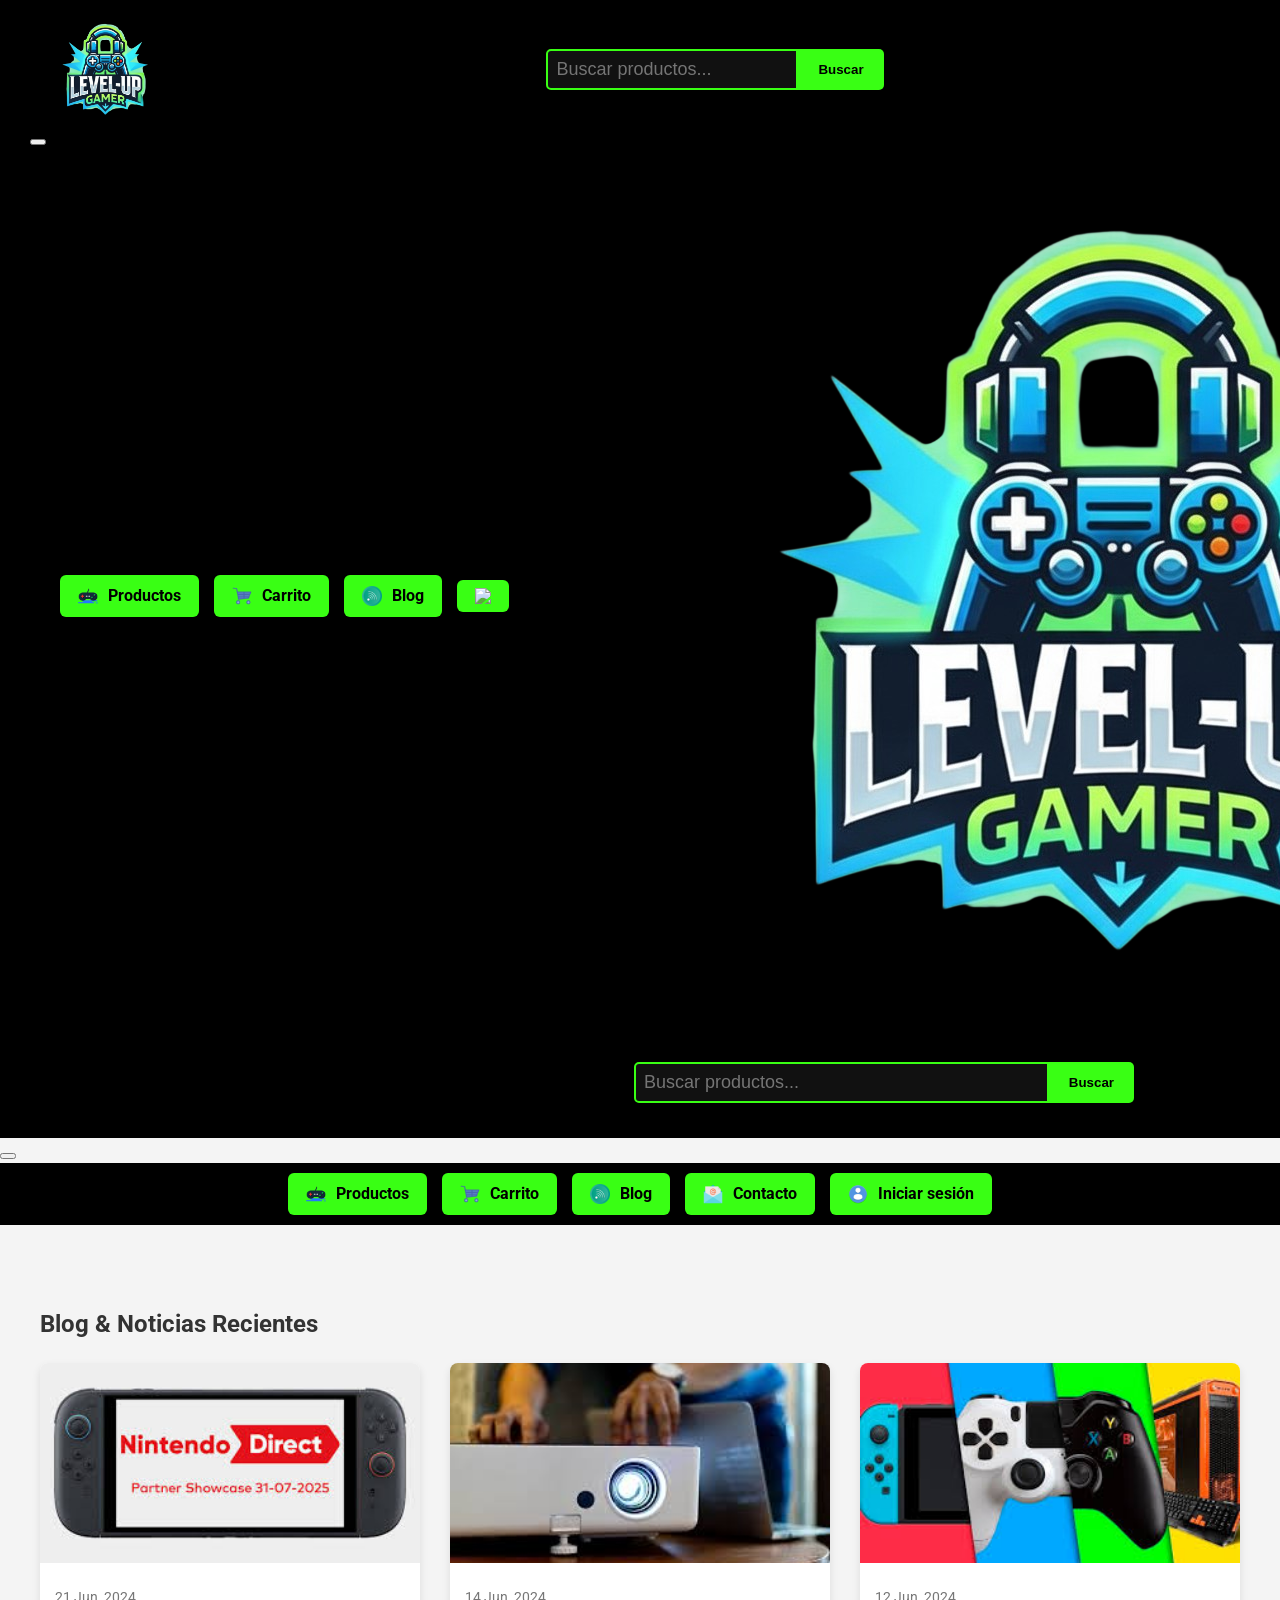
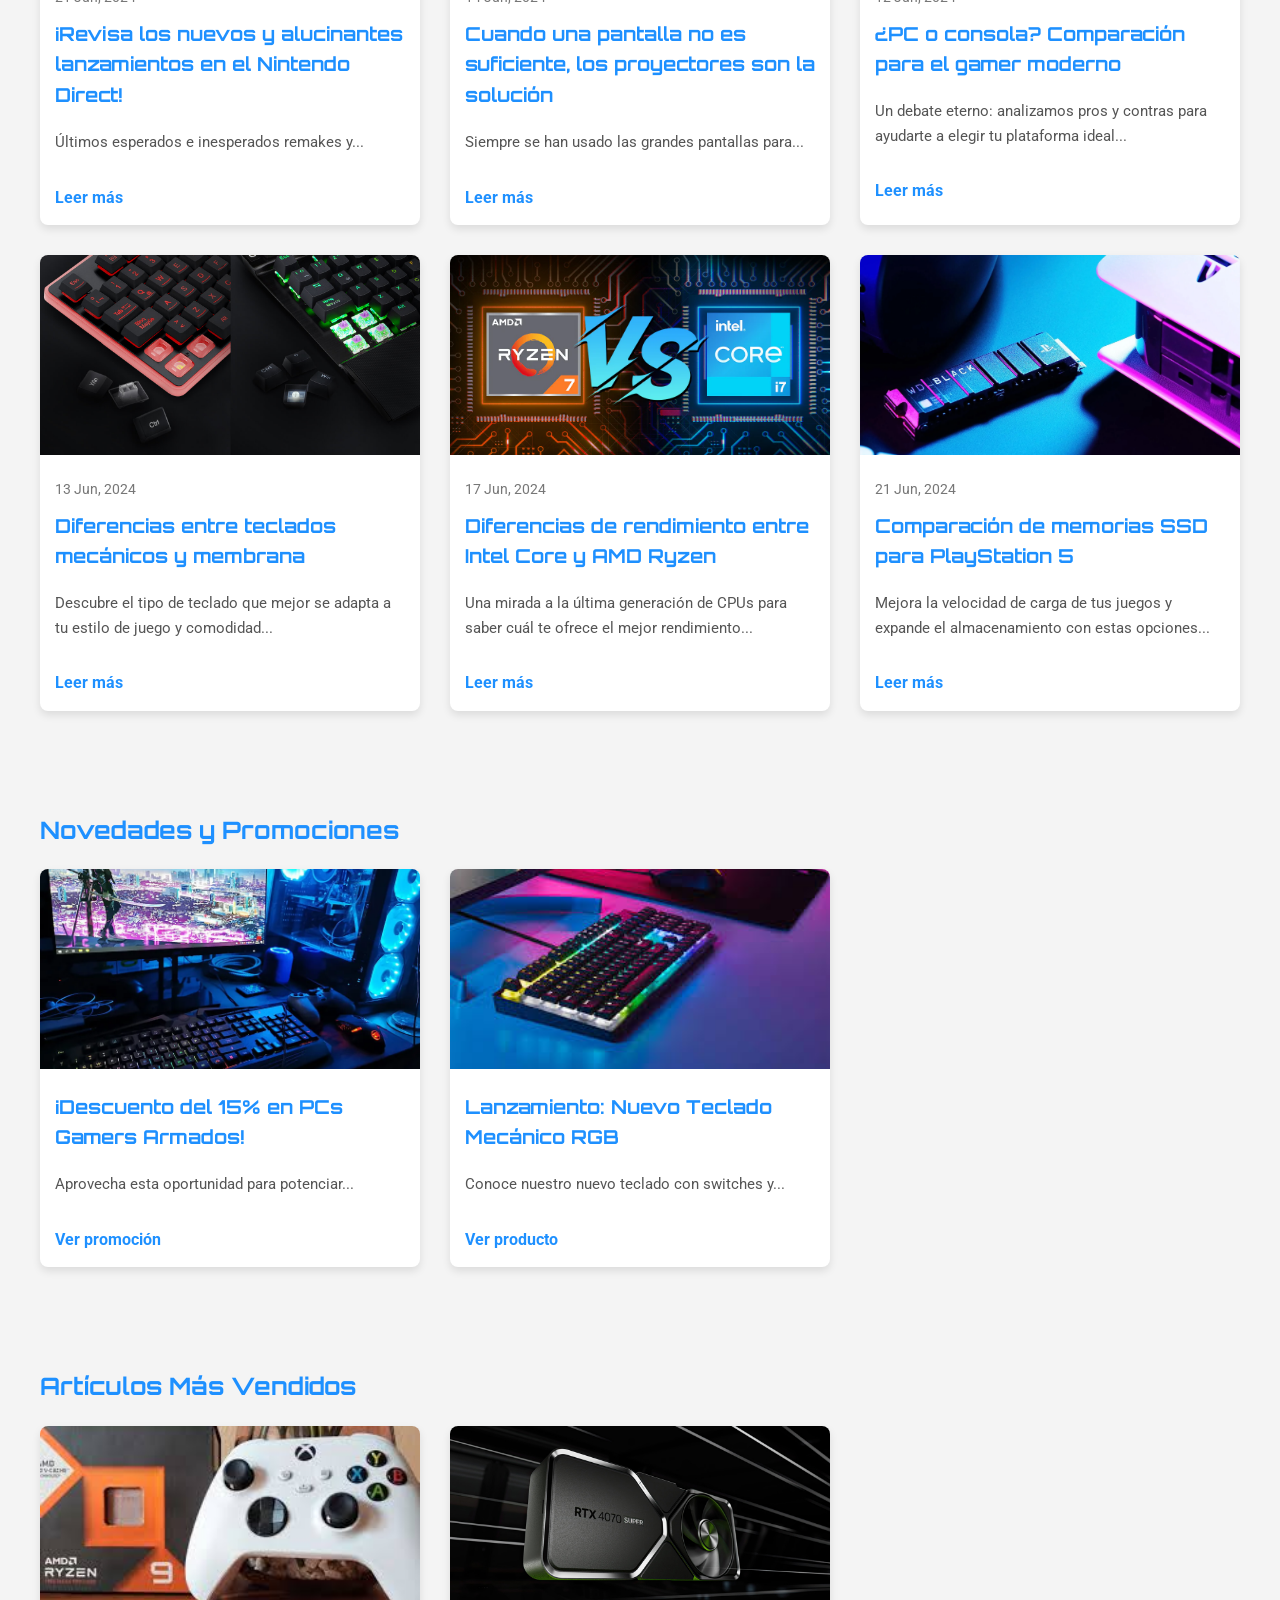
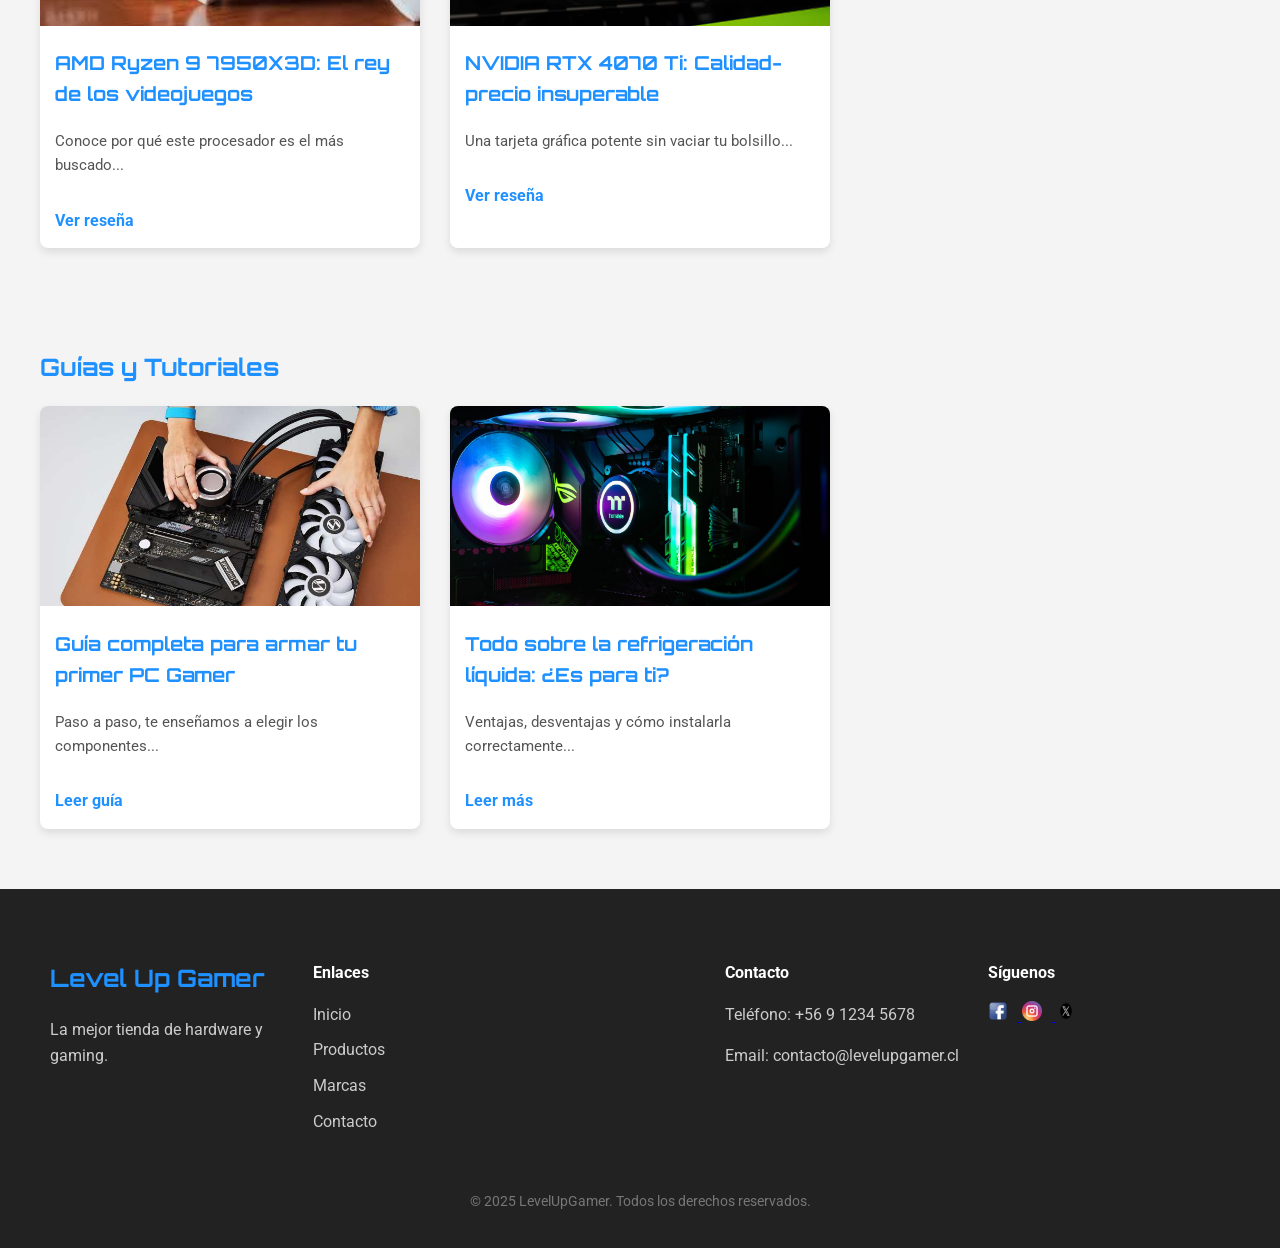
==== commit 848dafc1: "solucionando detalles de enlaces y nombres" ====
--- a/blogs.html
+++ b/blogs.html
@@ -4,7 +4,7 @@
     <meta charset="UTF-8" />
     <title>Level-Up Gamer - Blog</title>
     <link href="https://fonts.googleapis.com/css2?family=Orbitron&family=Roboto&display=swap" rel="stylesheet" />
-    <link rel="stylesheet" href="css/style.css" /> 
+    <link rel="stylesheet" href="css/contacto.css" /> 
     <link rel="stylesheet" href="https://cdnjs.cloudflare.com/ajax/libs/font-awesome/6.0.0-beta3/css/all.min.css">
 </head>
 <body>
@@ -16,18 +16,72 @@
             <input type="text" id="search-input" placeholder="Buscar productos...">
             <button id="search-btn">Buscar</button>
         </div>
-        <nav>
-            <a href="productos.html" class="producto-icon icon-hover">
-                <img src="images/producto.png" alt="Productos">
-            </a>
-            <a href="carrito.html" class="carrito-icon icon-hover">
-                <img src="images/carrito.png" alt="Carrito">
-            </a>
-            <a href="login.html" class="login-icon icon-hover">
-                <img src="images/login.png">
-            </a>
-        </nav>
+        <nav class="navbar navbar-expand-lg navbar-light bg-light" aria-label="Menú principal">
+        <div class="container-fluid">
+
+    <button class="navbar-toggler" type="button" data-bs-toggle="collapse" data-bs-target="#menuBootstrap"
+    aria-controls="menuBootstrap" aria-expanded="false" aria-label="Toggle navigation">
+    <span class="navbar-toggler-icon"></span>
+    </button>
+
+    <div class="collapse navbar-collapse nav-buttons" id="menuBootstrap">
+    <a href="productos.html" class="btn-nav">
+        <img src="images/producto.png" alt="" class="btn-icon" />
+        Productos
+    </a>
+    <a href="carrito.html" class="btn-nav">
+        <img src="images/carrito.png" alt="" class="btn-icon" />
+        Carrito
+    </a>
+    <a href="blogs.html" class="btn-nav">
+        <img src="images/blog.png" alt="" class="btn-icon" />
+        Blog
+    </a>
+    <a href="contacto.html" class="btn-nav">
+        <img src="images<header>
+    <div class="logo">
+        <a href="index.html">
+        <img src="images/logo.png" alt="Level-Up Gamer Logo" />
+        </a>
+    </div>
+    <div class="search-bar" role="search">
+        <input type="text" id="search-input" placeholder="Buscar productos...">
+        <button id="search-btn" type="button">Buscar</button>
+    </div>
     </header>
+<nav class="navbar navbar-expand-lg navbar-light bg-light" aria-label="Menú principal">
+<div class="container-fluid">
+
+    <button class="navbar-toggler" type="button" data-bs-toggle="collapse" data-bs-target="#menuBootstrap"
+    aria-controls="menuBootstrap" aria-expanded="false" aria-label="Toggle navigation">
+    <span class="navbar-toggler-icon"></span>
+    </button>
+
+    <div class="collapse navbar-collapse nav-buttons" id="menuBootstrap">
+    <a href="productos.html" class="btn-nav">
+        <img src="images/producto.png" alt="" class="btn-icon" />
+        Productos
+    </a>
+    <a href="carrito.html" class="btn-nav">
+        <img src="images/carrito.png" alt="" class="btn-icon" />
+        Carrito
+    </a>
+    <a href="blogs.html" class="btn-nav">
+        <img src="images/blog.png" alt="" class="btn-icon" />
+        Blog
+    </a>
+    <a href="contacto.html" class="btn-nav">
+        <img src="images/contacto.png" alt="" class="btn-icon" />
+        Contacto
+    </a>
+    <a href="iniciosesion.html" class="btn-nav">
+        <img src="images/login.png" alt="" class="btn-icon" />
+        Iniciar sesión
+    </a>
+    </div>
+
+    </div>
+</nav>
 
     <main class="blog-page">
         <div class="blog-main-content">
@@ -164,36 +218,50 @@
             </section>
 
     <footer class="footer">
-        <div class="footer-container">
-            <div class="footer-section logo-seccion">
-                <h2>VGamers</h2>
-                <p>La mejor tienda de hardware y gaming.</p>
-            </div>
-            <div class="footer-section enlaces">
-                <h4>Enlaces</h4>
-                <ul>
-                    <li><a href="#">Inicio</a></li>
-                    <li><a href="#">Productos</a></li>
-                    <li><a href="#">Marcas</a></li>
-                    <li><a href="#">Contacto</a></li>
-                </ul>
-            </div>
-            <div class="footer-section contacto">
-                <h4>Contacto</h4>
-                <p>Teléfono: +56 9 1234 5678</p>
-                <p>Email: contacto@levelupgamer.cl</p>
-            </div>
-            <div class="footer-section redes-sociales">
-                <h4>Síguenos</h4>
-                <a href="#" aria-label="Facebook" class="icon-facebook"><i class="fab fa-facebook-f"></i></a>
-                <a href="#" aria-label="Instagram" class="icon-instagram"><i class="fab fa-instagram"></i></a>
-                <a href="#" aria-label="Twitter" class="icon-twitter"><i class="fab fa-twitter"></i></a>
-            </div>
-        </div>
-        <div class="footer-bottom">
-            <p>&copy; 2025 LevelUpGamer. Todos los derechos reservados.</p>
-        </div>
-    </footer>
+    <div class="footer-container">
+    <div class="footer-section logo-seccion">
+        <h2>Level Up Gamer</h2>
+        <p>La mejor tienda de hardware y gaming.</p>
+    </div>
+    <div class="footer-section enlaces">
+        <h4>Enlaces</h4>
+        <ul>
+            <li><a href="index.html">Inicio</a></li>
+            <li><a href="productos.html">Productos</a></li>
+            <li><a href="#">Marcas</a></li>
+            <li><a href="contacto.html">Contacto</a></li>
+        </ul>
+    </div>
+    <div>
+        <iframe src="https://www.google.com/maps/embed?pb=!1m17!1m12!1m3!1d13383.092123816954!2d-71.54892111316633!3d-33.00975888170049!2m3!1f0!2f0!3f0!3m2!1i1024!2i768!4f13.1!3m2!1m1!2s!5e0!3m2!1ses-419!2scl!4v1757960878831!5m2!1ses-419!2scl" 
+        width="150" 
+        height="150" 
+        style="border:0;" 
+        allowfullscreen="" 
+        loading="lazy" referrerpolicy="no-referrer-when-downgrade"></iframe>
+    </div>
+    <div class="footer-section contacto">
+        <h4>Contacto</h4>
+        <p>Teléfono: +56 9 1234 5678</p>
+        <p>Email: contacto@levelupgamer.cl</p>
+    </div>
+    <div class="footer-section redes-sociales">
+        <h4>Síguenos</h4>
+        <a href="#" aria-label="Facebook" class="icon-facebook">
+            <img src="images/facebook.png" alt="" class="btn-icon" />
+        </a>
+        <a href="#" aria-label="Instagram" class="icon-instagram">
+            <img src="images/instagram.png" alt="" class="btn-icon" />
+        </a>
+        <a href="#" aria-label="Twitter" class="icon-twitter">
+            <img src="images/xtwitter.png" alt="" class="btn-icon" />
+        </a>
+    </div>
+    </div>
+    <div class="footer-bottom">
+    <p>&copy; 2025 LevelUpGamer. Todos los derechos reservados.</p>
+    </div>
+</footer>
     
     <script src="https://cdn.jsdelivr.net/npm/bootstrap@5.3.8/dist/js/bootstrap.bundle.min.js" integrity="sha384-FKyoEForCGlyvwx9Hj09JcYn3nv7wiPVlz7YYwJrWVcXK/BmnVDxM+D2scQbITxI" crossorigin="anonymous"></script>
     <script src="https://cdn.jsdelivr.net/npm/@popperjs/core@2.11.8/dist/umd/popper.min.js" integrity="sha384-I7E8VVD/ismYTF4hNIPjVp/Zjvgyol6VFvRkX/vR+Vc4jQkC+hVqc2pM8ODewa9r" crossorigin="anonymous"></script>
--- a/css/contacto.css
+++ b/css/contacto.css
@@ -0,0 +1,403 @@
+.logo img {
+    width: 150px;          
+    height: auto;          
+    display: block;        
+    margin: 0 auto;        
+    max-width: 100%;       
+}
+
+body {
+    font-family: 'Roboto', Arial, sans-serif;
+    background-color: #f4f4f4;
+    color: #333;
+    line-height: 1.6;
+    margin: 0;
+    padding: 0;
+}
+
+h2, h3 {
+    font-family: 'Orbitron', sans-serif;
+    color: #1E90FF;
+}
+
+header {
+    background-color: #000000;
+    color: #FFFFFF;
+    display: flex;
+    align-items: center;
+    justify-content: space-between;
+    padding: 15px 30px;
+    flex-wrap: wrap;  /* Para móviles */
+}
+
+.search-bar {
+    margin: 20px auto;
+    max-width: 500px;
+    display: flex;
+}
+.search-bar input {
+    flex: 1;
+    padding: 8px;
+    font-size: 18px;
+    border: 2px solid #39FF14;
+    background-color: #111;
+    color: #fff;
+    border-radius: 5px 0 0 5px;
+}
+.search-bar button {
+    background-color: #39FF14; 
+    padding: 8px 20px;
+    cursor: pointer;
+    border-radius: 0 5px 5px 0;
+    font-weight: bold;
+    border: none;
+    color: #000;
+    transition: background-color 0.3s ease;
+}
+.search-bar button:hover {
+    background-color: #1E90FF; 
+    color: #fff;
+}
+
+.nav-buttons {
+    display: flex;
+    gap: 15px;
+    justify-content:center; 
+    align-items: center;
+    padding: 10px 30px;
+    background-color: #000000; 
+}
+
+.btn-nav {
+    display: flex;
+    align-items: center;
+    background-color: #39FF14; 
+    color: #000;
+    padding: 8px 18px;
+    text-decoration: none;
+    font-weight: bold;
+    border-radius: 6px;
+    font-family: 'Roboto', sans-serif;
+    transition: background-color 0.3s ease;
+    cursor: pointer;
+}
+
+@media (max-width: 767px) {
+.nav-buttons {
+    flex-direction: column !important;
+    background-color: #222; /* color distinto para el menú desplegado */
+    padding: 10px;
+    border-radius: 5px;
+}
+
+.btn-nav {
+    background-color: transparent;
+    color: #fff;
+    padding: 1rem;
+    border-radius: 0;
+    border-bottom: 1px solid #444;
+}
+.btn-nav:hover {
+    background-color: #555;
+    color: #fff;
+}
+}
+
+.btn-nav:hover {
+    background-color: #1E90FF; 
+    color: #fff;
+}
+
+.btn-icon {
+    width: 20px;
+    height: 20px;
+    margin-right: 10px;
+    display: inline-block;
+}
+
+.contact-page {
+    max-width: 1200px;
+    margin: 40px auto;
+    padding: 20px;
+}
+
+.contact-layout {
+    display: flex;
+    flex-wrap: wrap;
+    gap: 30px;
+    background-color: #fff;
+    padding: 30px;
+    border-radius: 8px;
+    box-shadow: 0 4px 8px rgba(0,0,0,0.1);
+}
+
+.contact-form-container {
+    flex: 2;
+}
+
+.contact-form .form-group {
+    margin-bottom: 20px;
+}
+
+.contact-form input,
+.contact-form textarea {
+    width: 100%;
+    padding: 12px;
+    border: 1px solid #ccc;
+    border-radius: 6px;
+    box-sizing: border-box;
+    font-size: 16px;
+}
+
+.contact-form .submit-btn {
+    padding: 15px 30px;
+    background-color: #39FF14;
+    color: #000;
+    border: none;
+    border-radius: 6px;
+    font-size: 18px;
+    font-weight: bold;
+    cursor: pointer;
+    transition: background-color 0.3s ease;
+}
+
+.contact-form .submit-btn:hover {
+    background-color: #2ECC71;
+}
+
+.contact-info-container {
+    flex: 1;
+    background-color: #1E90FF;
+    color: #fff;
+    padding: 20px;
+    border-radius: 8px;
+}
+
+.contact-info-container h2 {
+    color: #fff;
+    margin-bottom: 20px;
+}
+
+.contact-info-container p {
+    margin: 10px 0;
+    display: flex;
+    align-items: center;
+}
+
+.contact-info-container .fa-solid,
+.contact-info-container .fa-brands {
+    margin-right: 10px;
+}
+
+.social-links {
+    margin-top: 20px;
+}
+
+.social-links a {
+    color: #fff;
+    font-size: 24px;
+    margin-right: 15px;
+    transition: transform 0.3s ease;
+}
+
+.social-links a:hover {
+    transform: scale(1.1);
+}
+
+.faq-container {
+    margin-top: 40px;
+}
+
+.faq-item {
+    background-color: #fff;
+    padding: 20px;
+    margin-bottom: 15px;
+    border-radius: 8px;
+    box-shadow: 0 2px 4px rgba(0,0,0,0.05);
+}
+
+.faq-item h3 {
+    margin-top: 0;
+    margin-bottom: 10px;
+}
+
+.blog-page .blog-grid-container {
+    max-width: 1200px;
+    margin: 40px auto;
+    padding: 20px;
+}
+
+.blog-page .blog-grid {
+    display: grid;
+    grid-template-columns: repeat(auto-fill, minmax(300px, 1fr));
+    gap: 30px;
+}
+
+.blog-page .blog-card {
+    background-color: #fff;
+    border-radius: 8px;
+    box-shadow: 0 4px 8px rgba(0,0,0,0.1);
+    overflow: hidden;
+    transition: transform 0.3s ease;
+}
+
+.blog-page .blog-card:hover {
+    transform: translateY(-5px);
+    box-shadow: 0 8px 16px rgba(0,0,0,0.2);
+}
+
+.blog-page .blog-card img {
+    width: 100%;
+    height: 200px;
+    object-fit: cover;
+}
+
+.blog-page .card-content {
+    padding: 15px;
+}
+
+.blog-page .blog-date {
+    display: block;
+    font-size: 0.9em;
+    color: #777;
+    margin-bottom: 10px;
+}
+
+.blog-page .blog-card h3 {
+    margin-top: 0;
+    font-size: 1.2em;
+}
+
+.blog-page .blog-card p {
+    font-size: 0.95em;
+    color: #555;
+}
+
+.blog-page .read-more-btn {
+    display: inline-block;
+    margin-top: 15px;
+    color: #1E90FF;
+    text-decoration: none;
+    font-weight: bold;
+}
+
+.blog-page .read-more-btn:hover {
+    text-decoration: underline;
+}
+
+.footer {
+    background-color: #222;
+    color: #ccc;
+    padding: 40px 20px 20px;
+}
+.footer-container {
+    display: flex;
+    justify-content: space-between;
+    flex-wrap: wrap;
+    max-width: 1200px;
+    margin: auto;
+}
+.footer-section {
+    flex: 1 1 200px;
+    margin: 10px;
+}
+.footer-section h4 {
+    color: #fff;
+    margin-bottom: 15px;
+}
+.footer-section ul {
+    list-style: none;
+    padding: 0;
+}
+.footer-section ul li {
+    margin-bottom: 10px;
+}
+.footer-section ul li a {
+    color: #ccc;
+    text-decoration: none;
+}
+.footer-section ul li a:hover {
+    text-decoration: underline;
+}
+.footer-bottom {
+    text-align: center;
+    margin-top: 30px;
+    font-size: 0.9rem;
+    color: #777;
+}
+
+.map-container {
+    max-width: 1200px;
+    margin: 40px auto;
+    padding: 20px;
+}
+
+.map-container h2 {
+    font-size: 2em;
+    text-align: center;
+    margin-bottom: 20px;
+}
+
+.testimonials-container {
+    max-width: 1200px;
+    margin: 40px auto;
+    padding: 20px;
+}
+
+.testimonials-container h2 {
+    font-size: 2em;
+    text-align: center;
+    margin-bottom: 30px;
+}
+
+.testimonial-grid {
+    display: flex;
+    justify-content: center;
+    flex-wrap: wrap;
+    gap: 20px;
+}
+
+.testimonial-card {
+    background-color: #fff;
+    border: 1px solid #ddd;
+    border-radius: 8px;
+    padding: 25px;
+    flex: 1 1 45%;
+    box-shadow: 0 4px 8px rgba(0,0,0,0.1);
+    transition: transform 0.3s ease;
+}
+
+.testimonial-card:hover {
+    transform: translateY(-5px);
+}
+
+.testimonial-card p {
+    font-style: italic;
+    color: #555;
+    margin-bottom: 15px;
+}
+
+.testimonial-card .client-name {
+    display: block;
+    text-align: right;
+    font-weight: bold;
+    color: #1E90FF;
+}
+
+@media (max-width: 768px) {
+    .testimonial-card {
+        flex: 1 1 100%;
+    }
+}
+
+.error-message {
+    color: #ff4d4f;
+    font-size: 0.9em;
+    margin-top: 5px;
+    margin-bottom: 10px;
+}
+
+.form-group input.input-error,
+.form-group textarea.input-error {
+    border: 1px solid #ff4d4f;
+}
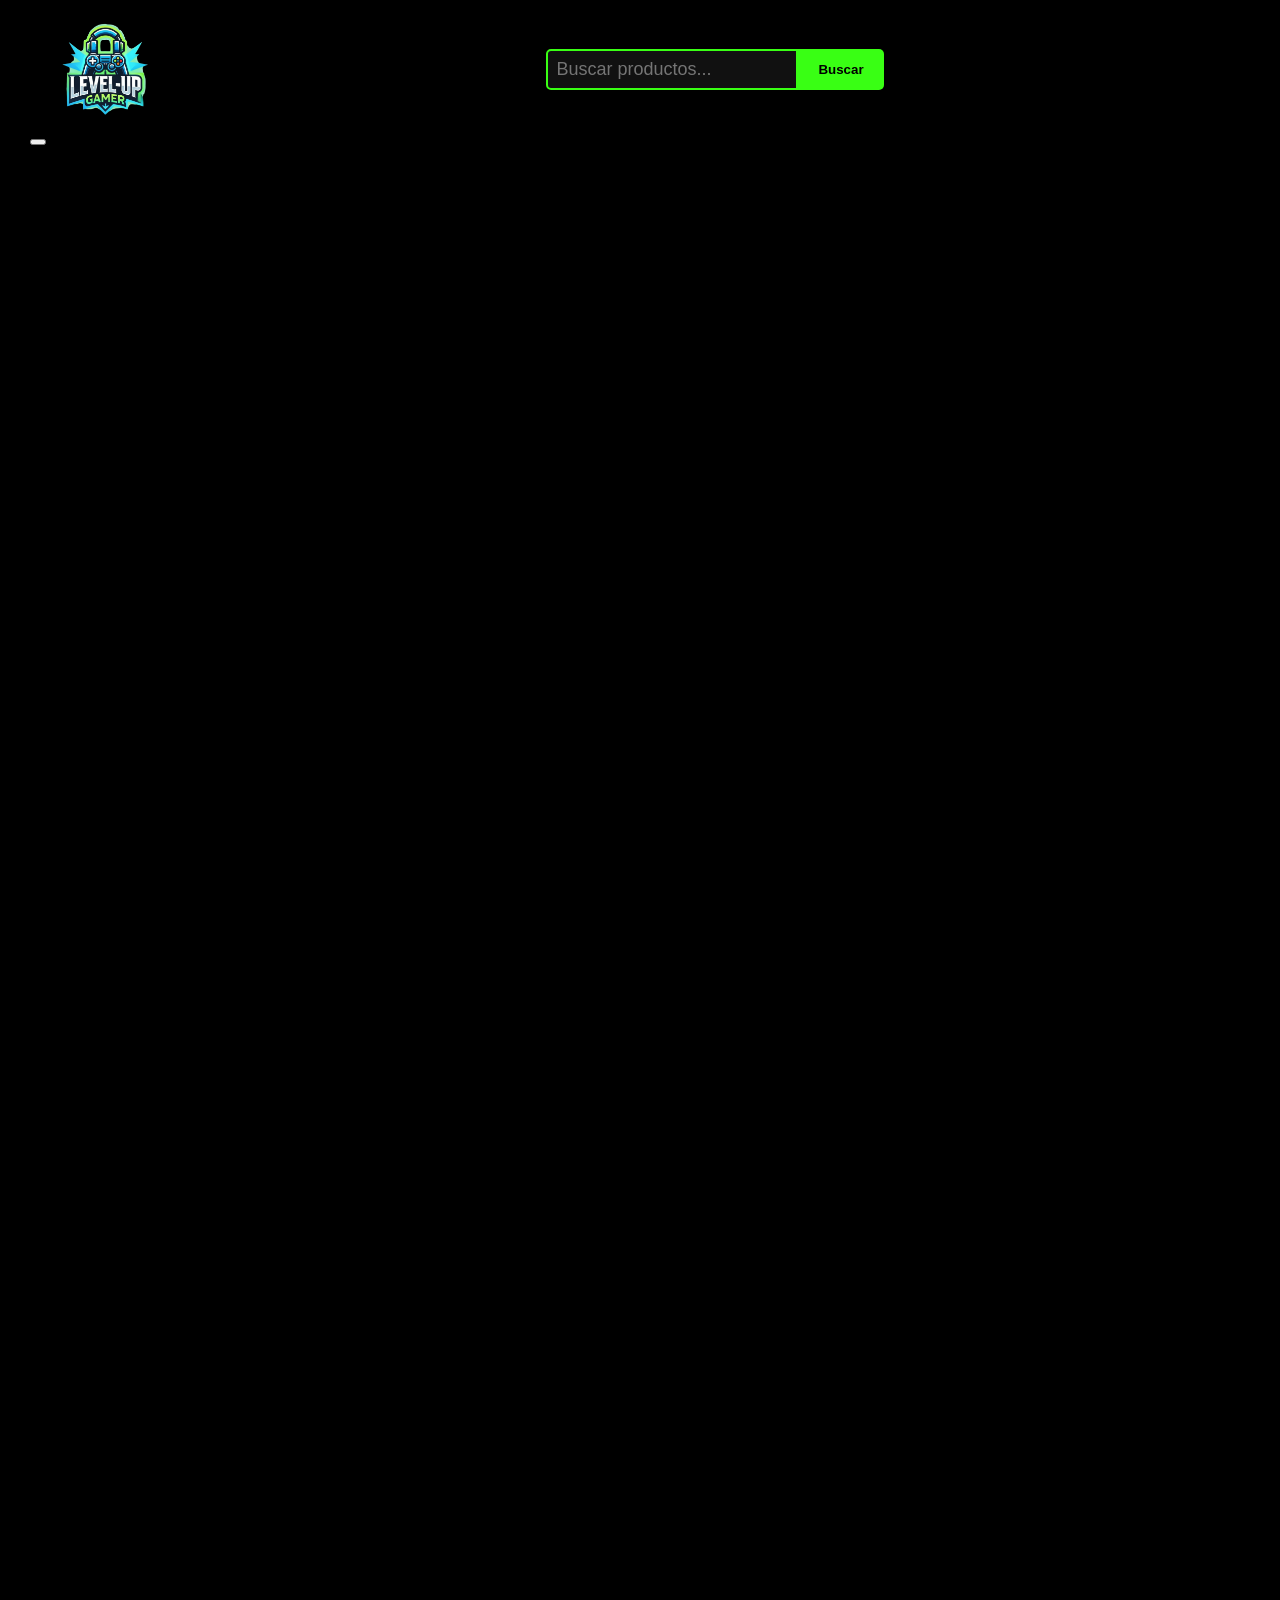
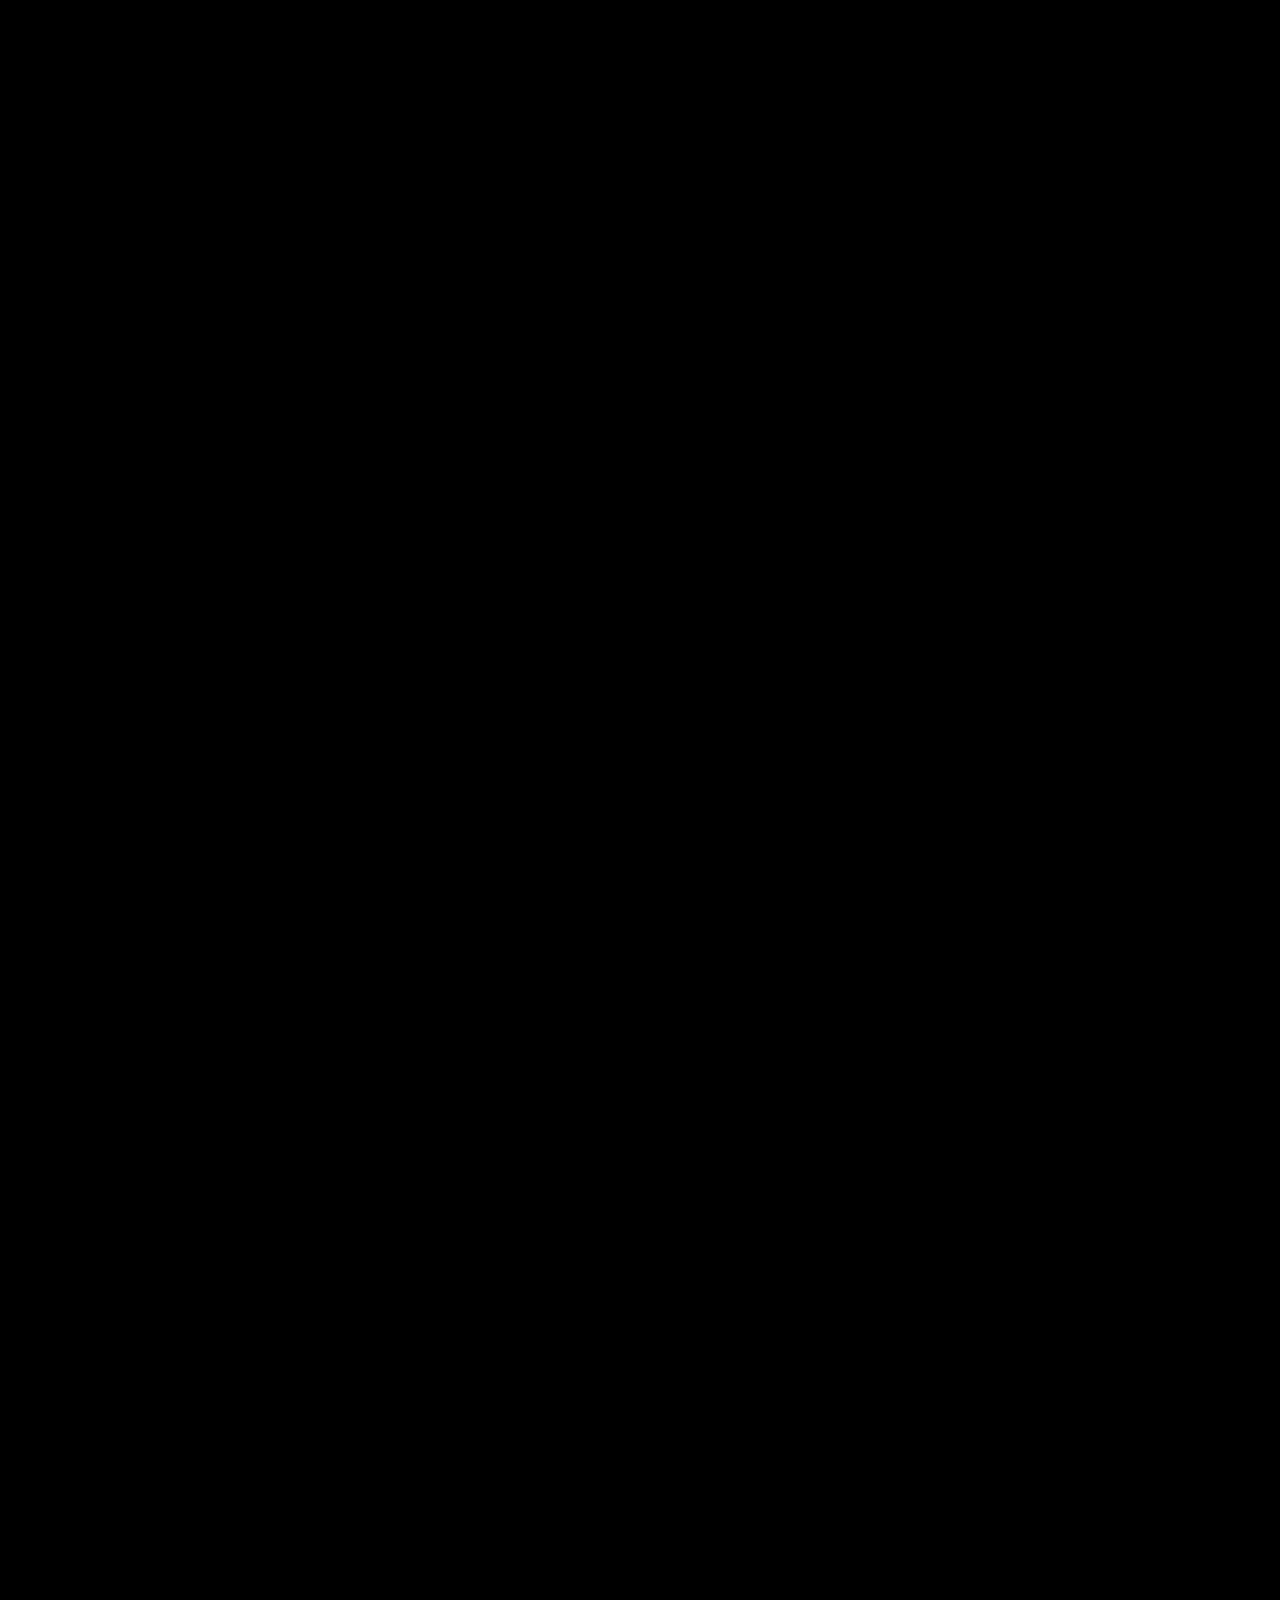
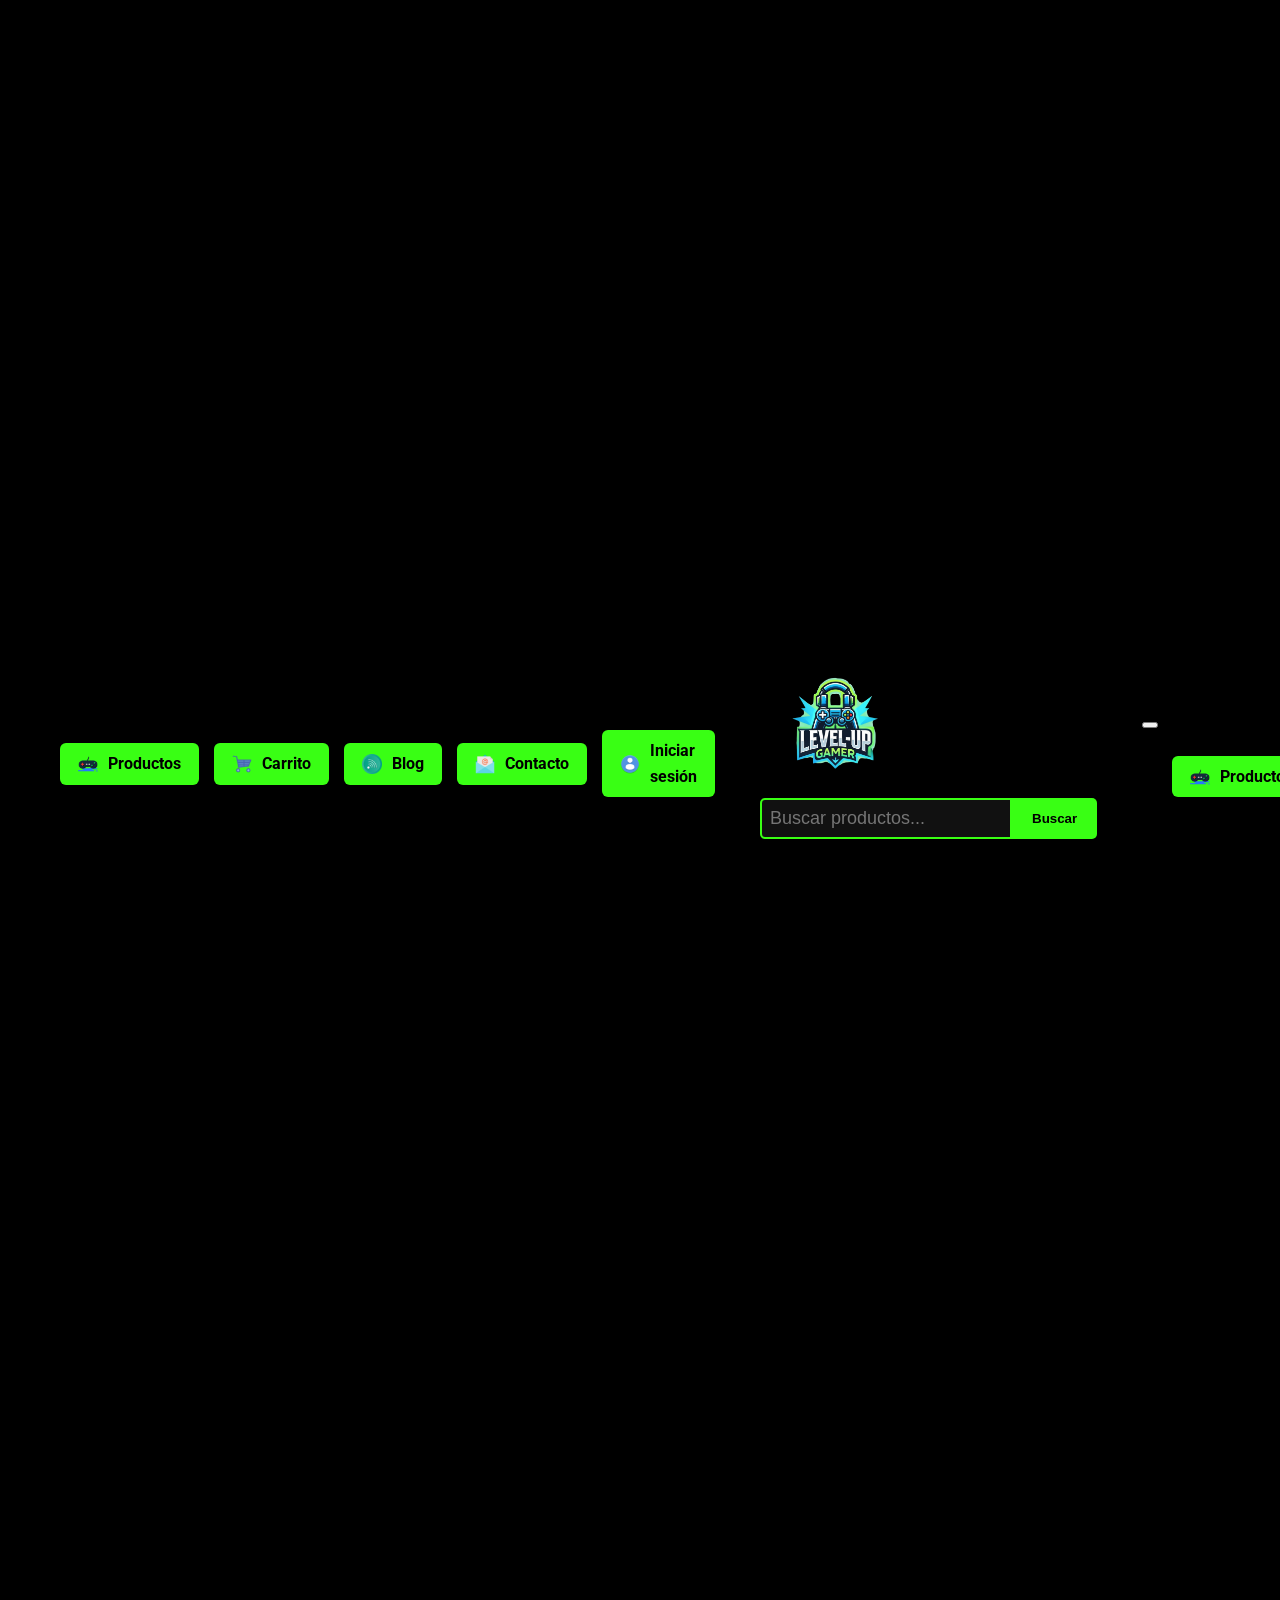
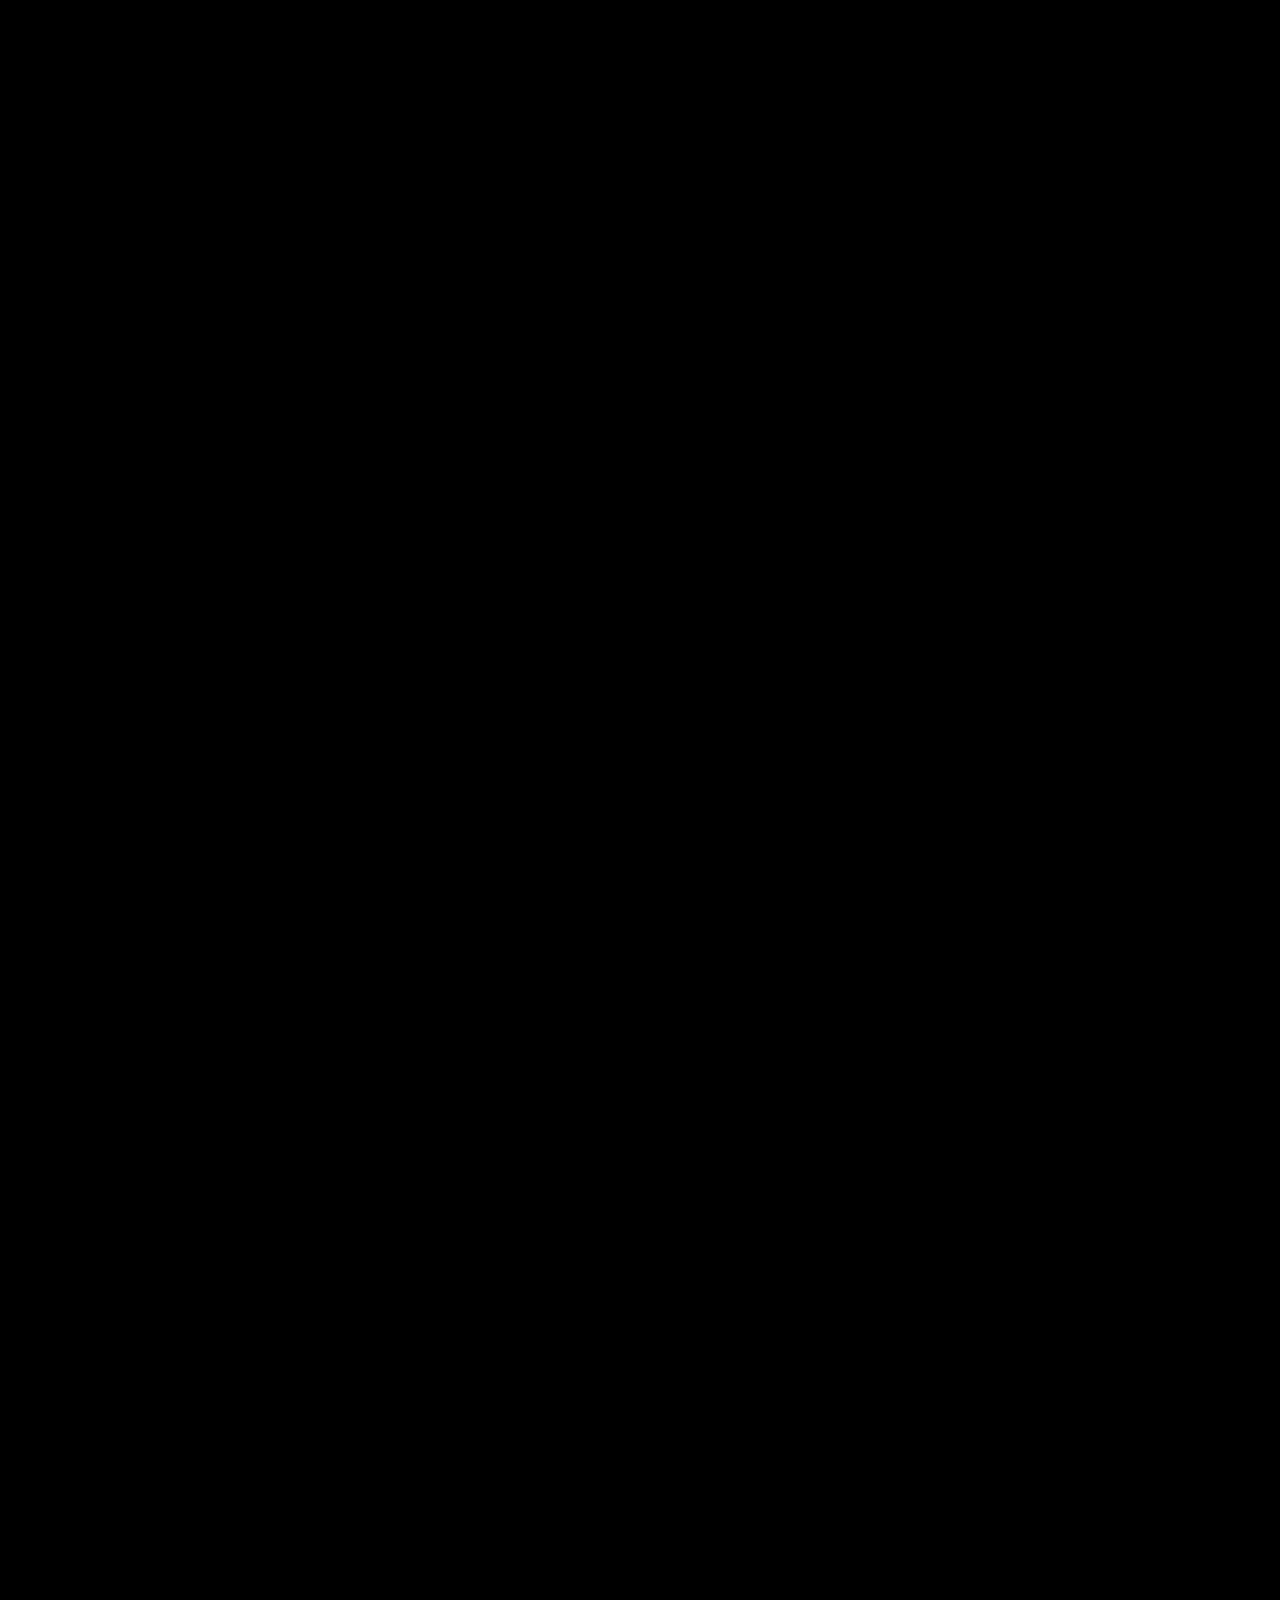
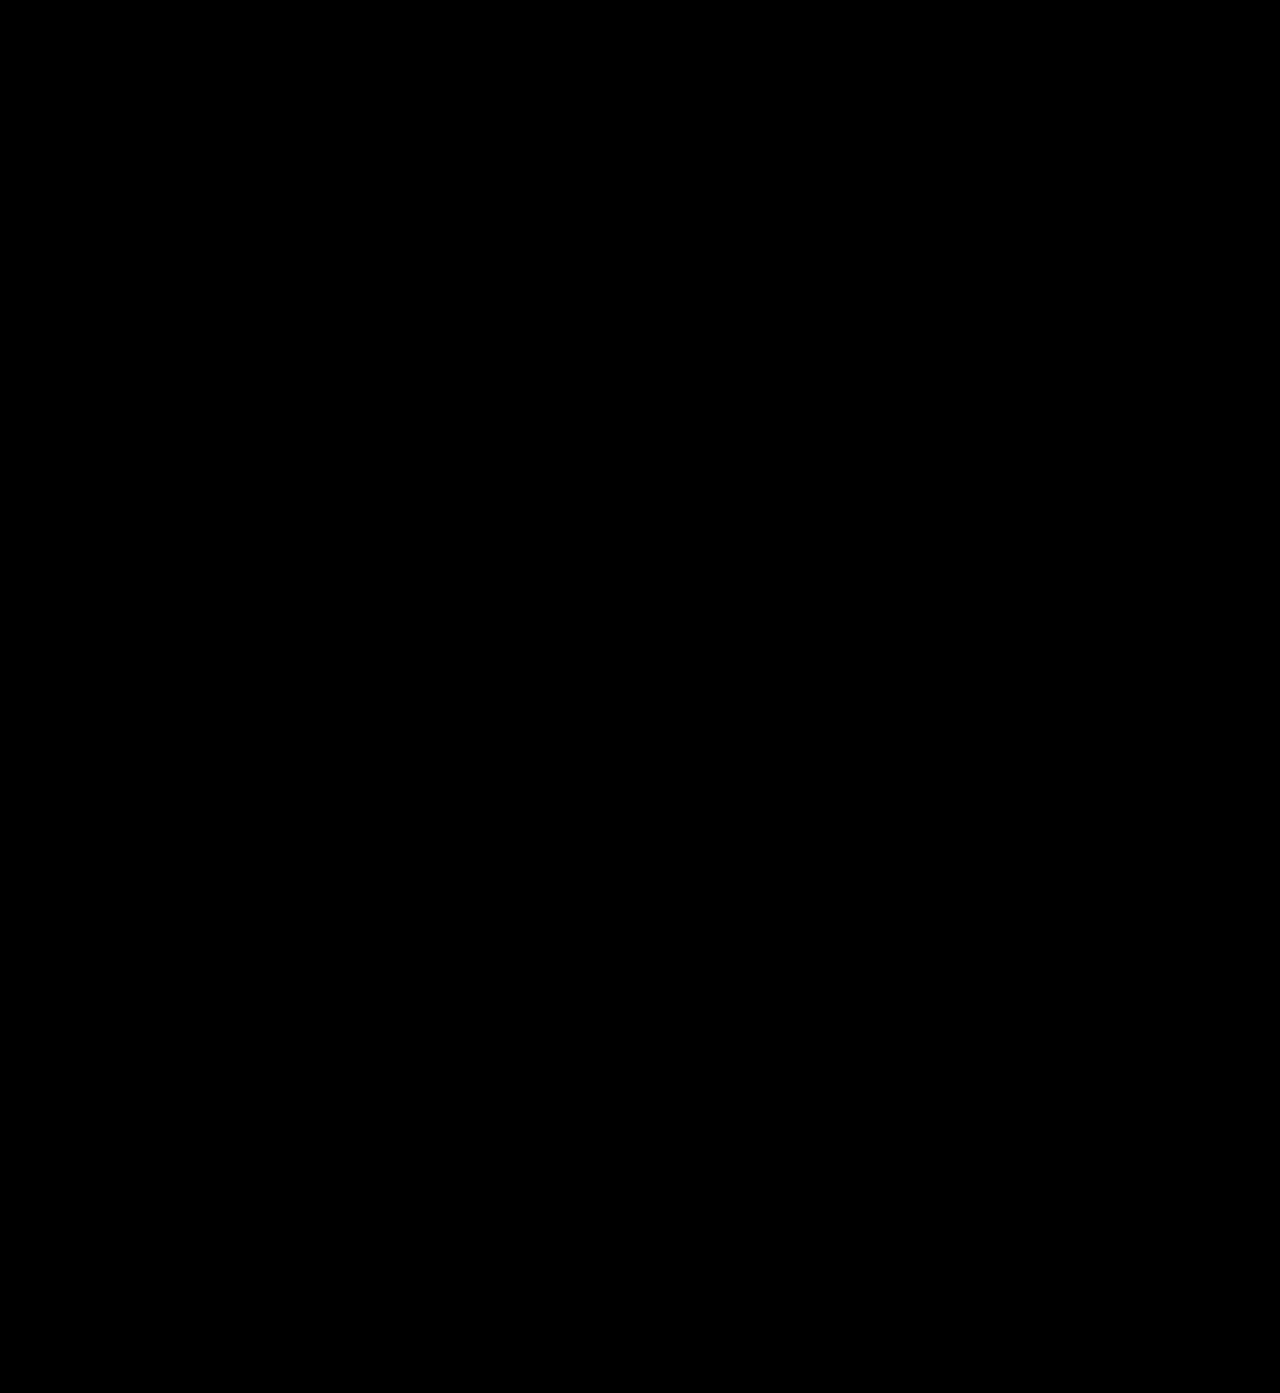
==== commit 5f1764d1: "link y blog" ====
--- a/blogs.html
+++ b/blogs.html
@@ -38,7 +38,14 @@
         Blog
     </a>
     <a href="contacto.html" class="btn-nav">
-        <img src="images<header>
+        <img src="images/contacto.png" alt="imagen contacto" class="btn-icon"/>
+        Contacto
+    </a>
+    <a href="iniciosesion.html" class="btn-nav">
+        <img src="images/login.png" alt="" class="btn-icon" />
+        Iniciar sesión
+    </a>
+    <header>
     <div class="logo">
         <a href="index.html">
         <img src="images/logo.png" alt="Level-Up Gamer Logo" />
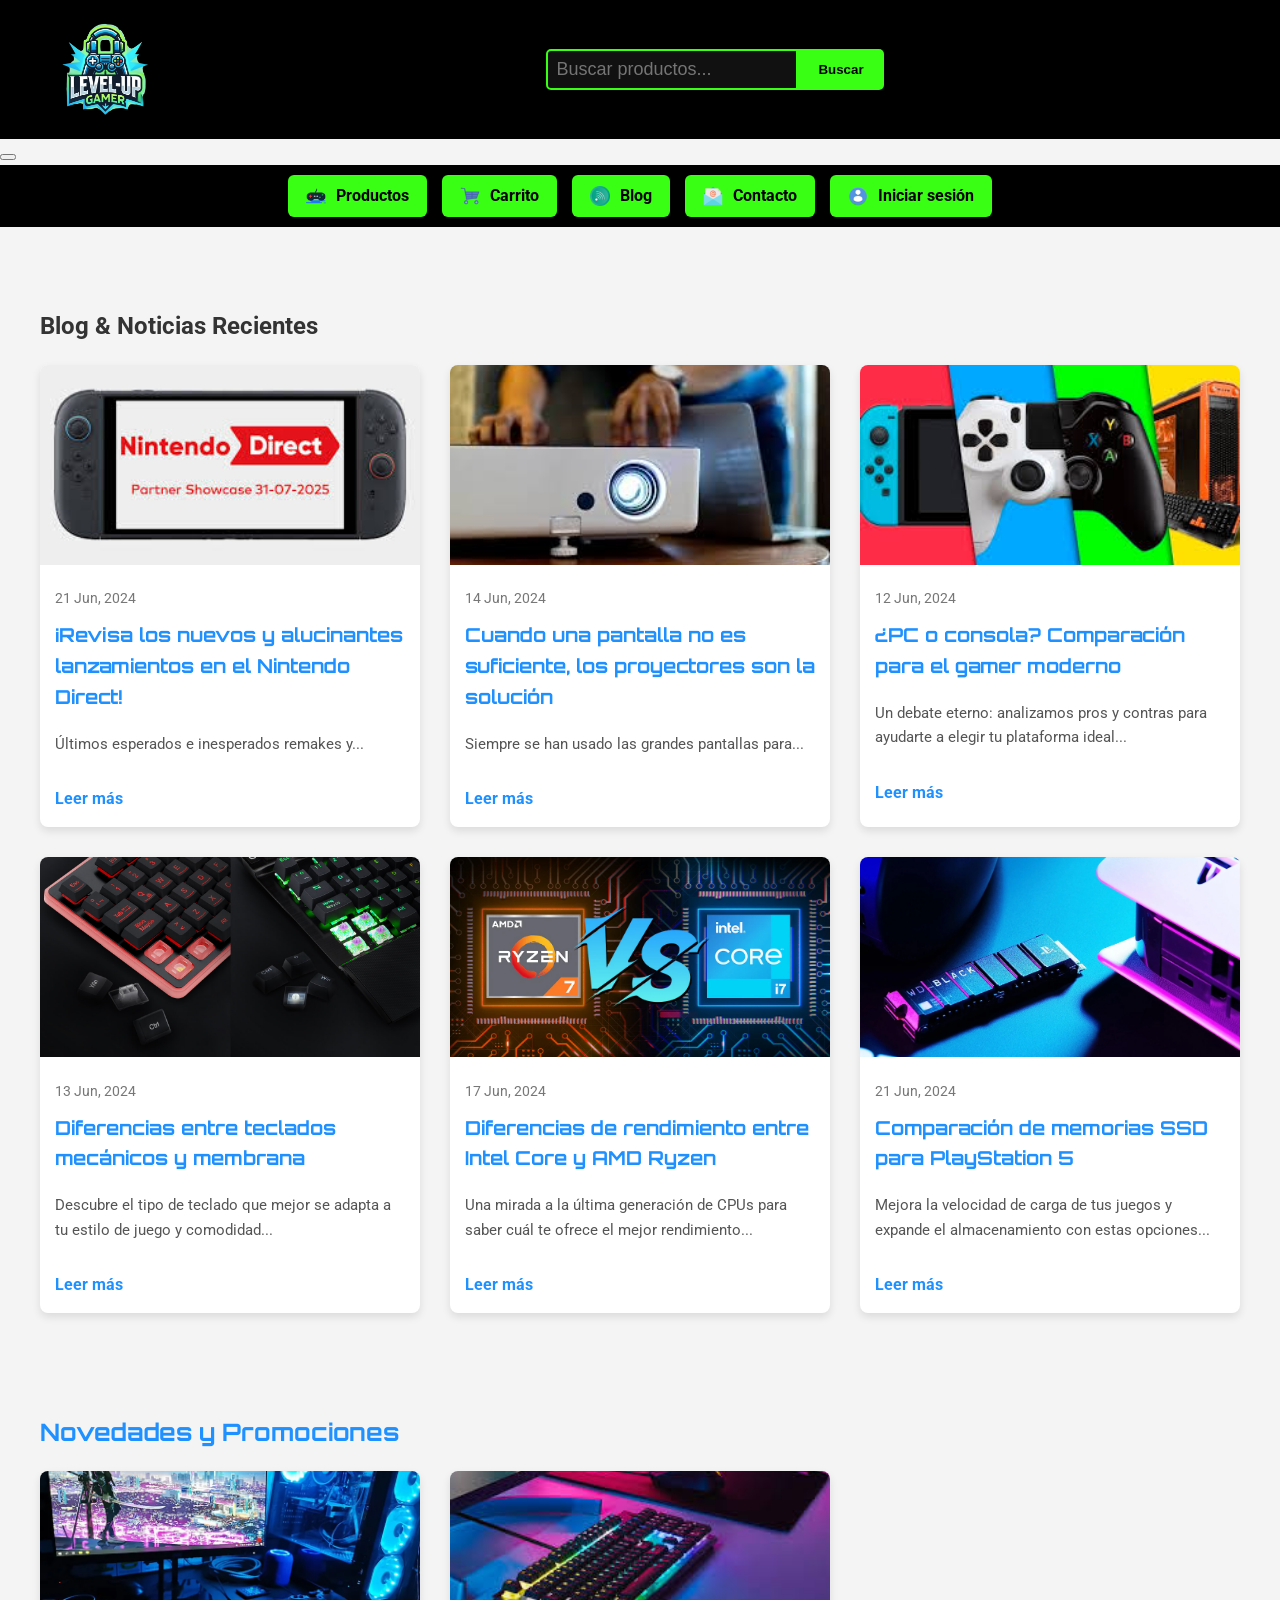
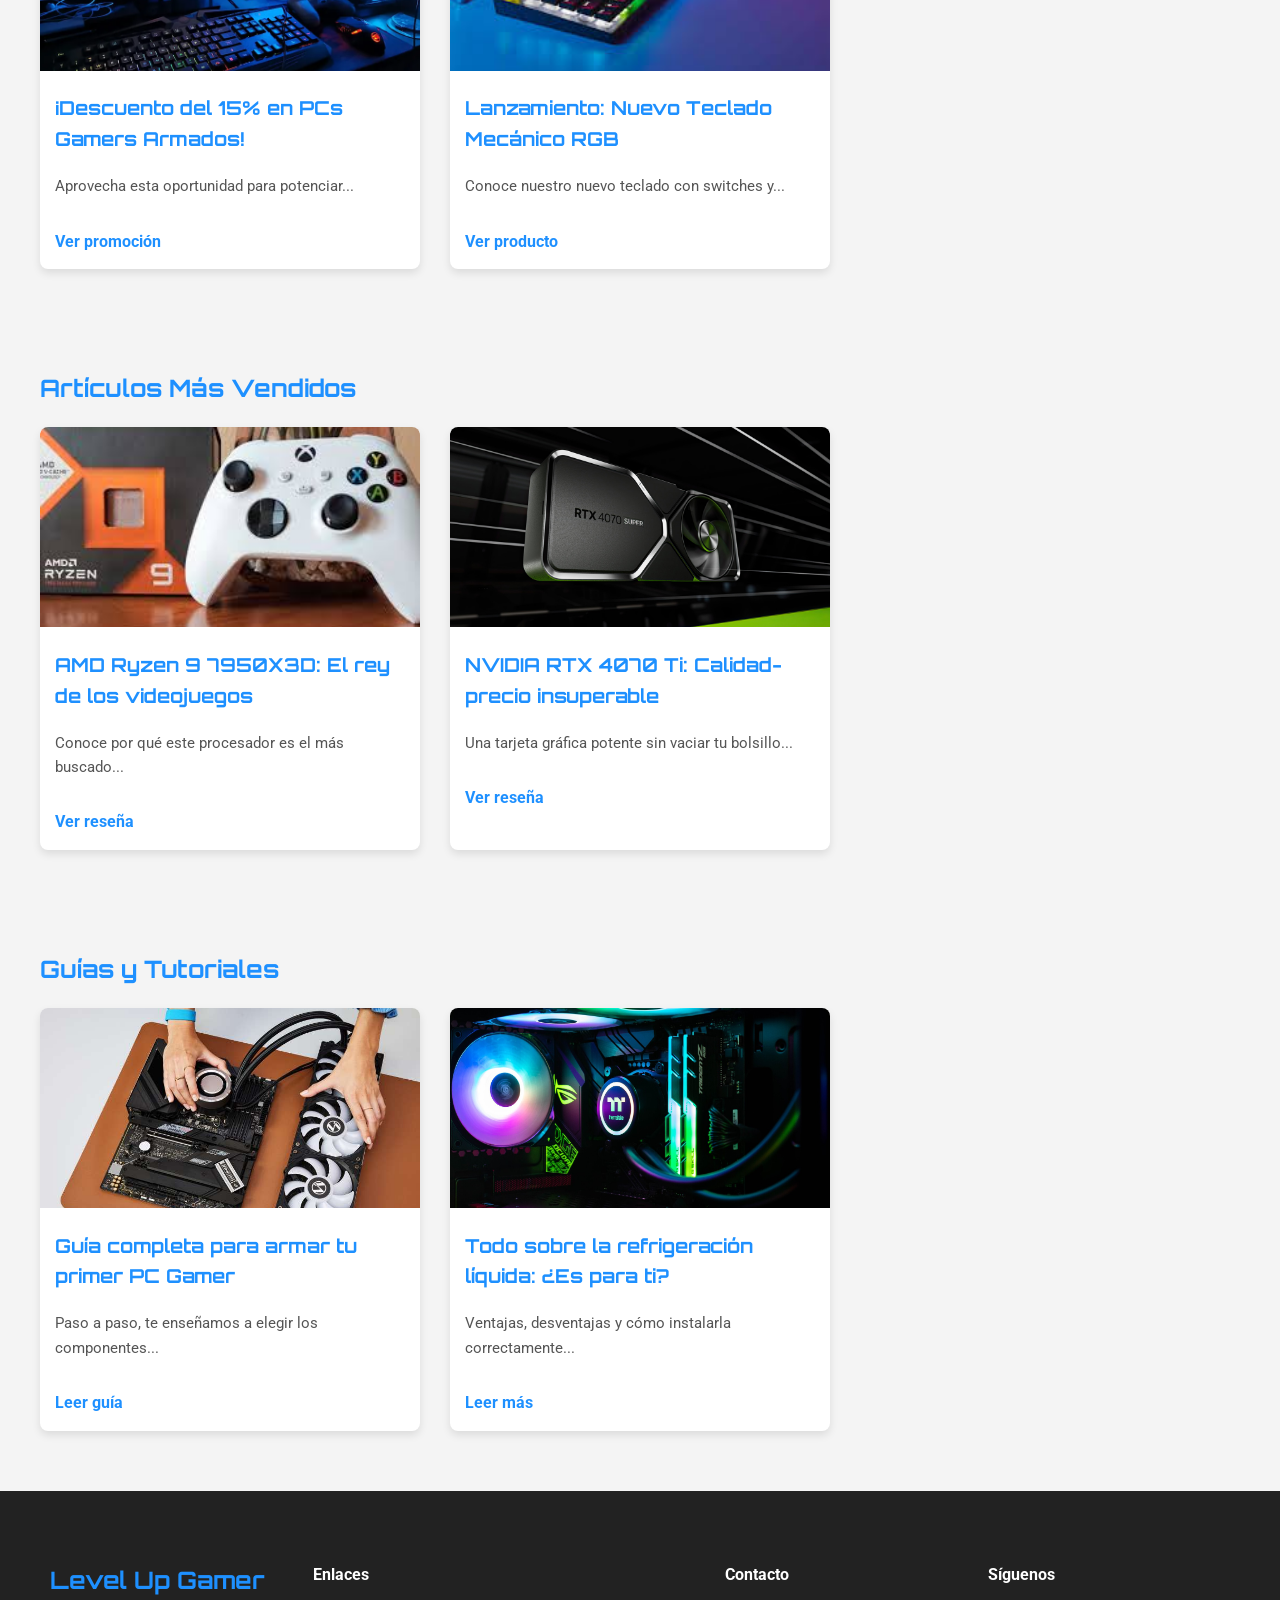
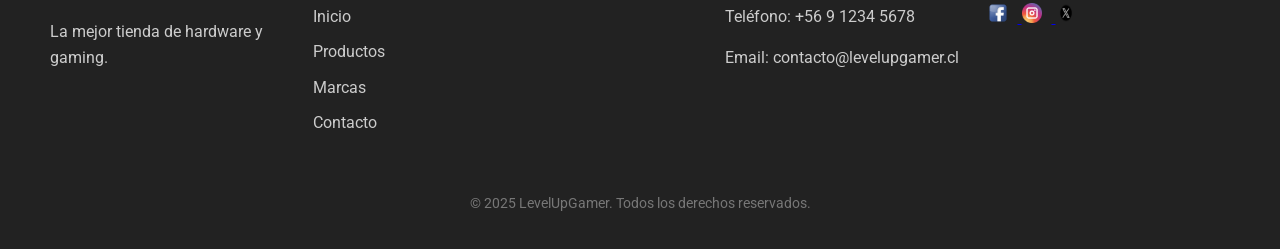
==== commit 7f7bf485: "blog" ====
--- a/blogs.html
+++ b/blogs.html
@@ -9,43 +9,6 @@
 </head>
 <body>
     <header>
-        <div class="logo">
-            <img src="images/logo.png" alt="Level-Up Gamer Logo" />
-        </div>
-        <div class="search-bar">
-            <input type="text" id="search-input" placeholder="Buscar productos...">
-            <button id="search-btn">Buscar</button>
-        </div>
-        <nav class="navbar navbar-expand-lg navbar-light bg-light" aria-label="Menú principal">
-        <div class="container-fluid">
-
-    <button class="navbar-toggler" type="button" data-bs-toggle="collapse" data-bs-target="#menuBootstrap"
-    aria-controls="menuBootstrap" aria-expanded="false" aria-label="Toggle navigation">
-    <span class="navbar-toggler-icon"></span>
-    </button>
-
-    <div class="collapse navbar-collapse nav-buttons" id="menuBootstrap">
-    <a href="productos.html" class="btn-nav">
-        <img src="images/producto.png" alt="" class="btn-icon" />
-        Productos
-    </a>
-    <a href="carrito.html" class="btn-nav">
-        <img src="images/carrito.png" alt="" class="btn-icon" />
-        Carrito
-    </a>
-    <a href="blogs.html" class="btn-nav">
-        <img src="images/blog.png" alt="" class="btn-icon" />
-        Blog
-    </a>
-    <a href="contacto.html" class="btn-nav">
-        <img src="images/contacto.png" alt="imagen contacto" class="btn-icon"/>
-        Contacto
-    </a>
-    <a href="iniciosesion.html" class="btn-nav">
-        <img src="images/login.png" alt="" class="btn-icon" />
-        Iniciar sesión
-    </a>
-    <header>
     <div class="logo">
         <a href="index.html">
         <img src="images/logo.png" alt="Level-Up Gamer Logo" />
